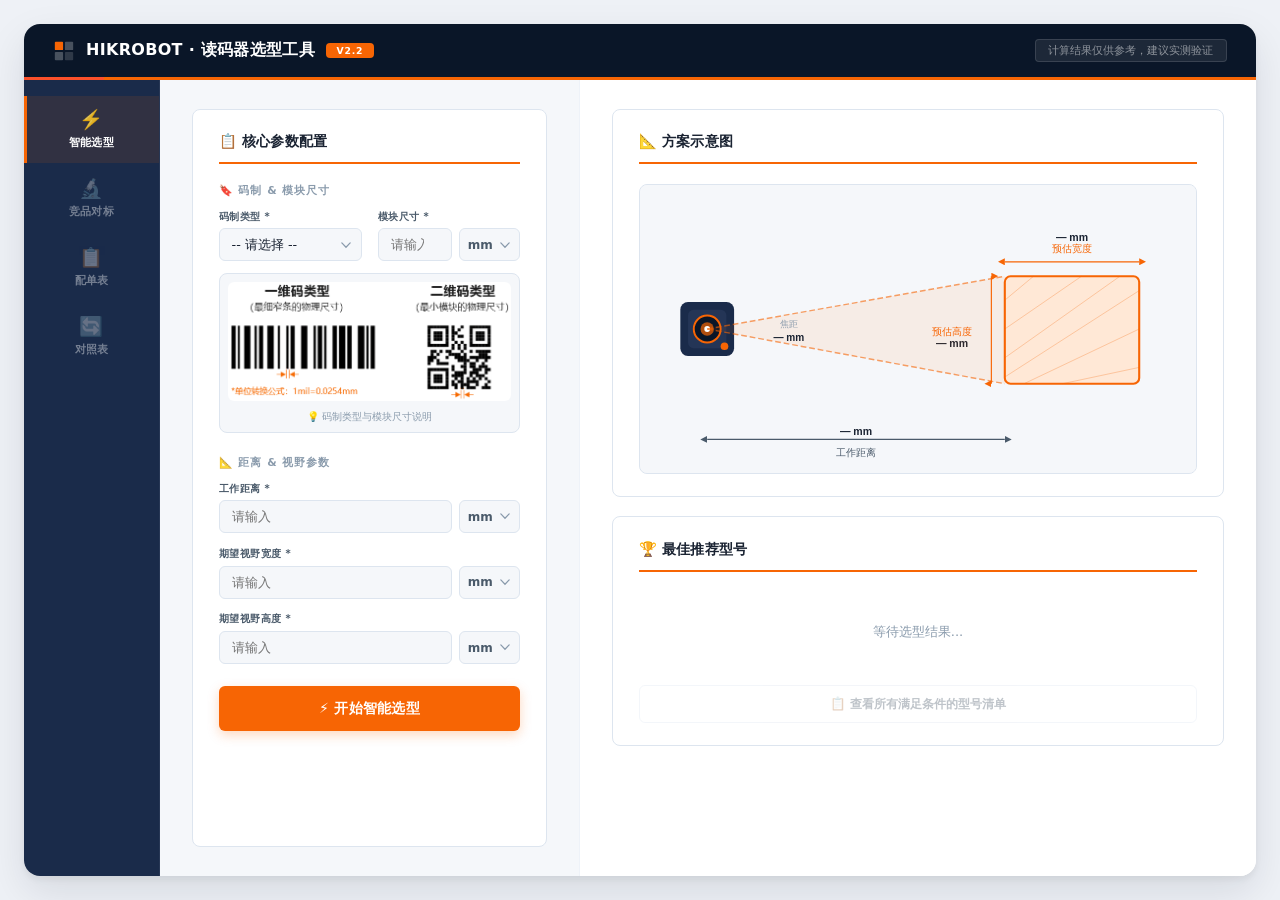
==== index.html @ 5ff903be "Update index.html" ====
<!DOCTYPE html>
<html lang="zh-CN">
<head>
  <meta charset="UTF-8">
  <meta name="viewport" content="width=device-width, initial-scale=1.0, maximum-scale=1.0, user-scalable=no">
  <title>海康机器人 · 读码器选型工具</title>
  <link rel="stylesheet" href="css/style.css">
  <meta http-equiv="Cache-Control" content="no-cache, no-store, must-revalidate">
  <meta http-equiv="Pragma" content="no-cache">
  <meta http-equiv="Expires" content="0">
</head>
<body>
<div class="app-window">

  <!-- TITLEBAR -->
  <div class="titlebar">
    <div class="logo-area">
      <h1>
        <svg width="22" height="22" viewBox="0 0 24 24" fill="none" style="flex-shrink:0">
          <rect x="2" y="2" width="9" height="9" rx="1" fill="#f76504"/>
          <rect x="13" y="2" width="9" height="9" rx="1" fill="rgba(255,255,255,0.25)"/>
          <rect x="2" y="13" width="9" height="9" rx="1" fill="rgba(255,255,255,0.25)"/>
          <rect x="13" y="13" width="9" height="9" rx="1" fill="rgba(255,255,255,0.15)"/>
        </svg>
        HIKROBOT · 读码器选型工具
        <span class="badge">V2.2</span>
      </h1>
    </div>
    <div class="status-badge">计算结果仅供参考，建议实测验证</div>
  </div>

  <!-- BODY -->
  <div class="app-body">

    <!-- NAV SIDEBAR -->
    <nav class="nav-tabs" role="tablist">
      <button class="nav-tab active" data-page="page-selection" role="tab">
        <span class="nav-tab-icon">⚡</span>智能选型
      </button>
      <button class="nav-tab" data-page="page-competitor" role="tab">
        <span class="nav-tab-icon">🔬</span>竞品对标
      </button>
      <button class="nav-tab" data-page="page-bom" role="tab">
        <span class="nav-tab-icon">📋</span>配单表
      </button>
      <button class="nav-tab" data-page="page-mapping" role="tab">
        <span class="nav-tab-icon">🔄</span>对照表
      </button>
    </nav>

    <!-- PAGE: 智能选型 -->
    <div class="page active" id="page-selection">
      <div class="main-content">
        <div class="left-panel">
          <div class="card">
            <div class="card-header">📋 核心参数配置</div>
            
            <div class="form-section">
              <div class="form-section-title">🔖 码制 &amp; 模块尺寸</div>
              <div class="compact-grid">
                <div>
                  <label>码制类型 *</label>
                  <select id="codeType">
                    <option value="">-- 请选择 --</option>
                    <option value="QR">二维码 (2D)</option>
                    <option value="Code39">一维码 (1D)</option>
                  </select>
                </div>
                <div>
                  <label>模块尺寸 *</label>
                  <div class="input-row">
                    <input type="number" id="moduleSize" value="" placeholder="请输入">
                    <select id="moduleUnit"><option value="mil">mil</option><option value="mm" selected>mm</option></select>
                  </div>
                </div>
              </div>
              <div class="code-img-container">
                <img src="code-type-desc.png" alt="码制类型与模块尺寸说明" class="code-type-img" onerror="this.src='data:image/svg+xml,%3Csvg xmlns=%22http://www.w3.org/2000/svg%22 width=%22400%22 height=%22120%22%3E%3Crect width=%22400%22 height=%22120%22 fill=%22%23fef3e8%22 rx=%2212%22/%3E%3Ctext x=%2250%%22 y=%2250%%22 text-anchor=%22middle%22 dominant-baseline=%22middle%22 fill=%22%23f76504%22 font-size=%2214%22%3E📖 码制示意：QR / Code39%3C/text%3E%3C/svg%3E';">
                <div class="img-caption">💡 码制类型与模块尺寸说明</div>
              </div>
            </div>

            <div class="form-section">
              <div class="form-section-title">📐 距离 &amp; 视野参数</div>
              <div class="compact-grid compact-grid-1">
                <div>
                  <label>工作距离 *</label>
                  <div class="input-row">
                    <input type="number" id="workingDistance" value="" placeholder="请输入">
                    <select id="distanceUnit"><option value="mm" selected>mm</option><option value="cm">cm</option></select>
                  </div>
                </div>
                <div>
                  <label>期望视野宽度 *</label>
                  <div class="input-row">
                    <input type="number" id="fovWidth" value="" placeholder="请输入">
                    <select id="fovUnit"><option value="mm" selected>mm</option><option value="cm">cm</option></select>
                  </div>
                </div>
                <div>
                  <label>期望视野高度 *</label>
                  <div class="input-row">
                    <input type="number" id="fovHeight" value="" placeholder="请输入">
                    <select id="fovHeightUnit"><option value="mm" selected>mm</option><option value="cm">cm</option></select>
                  </div>
                </div>
              </div>
            </div>

            <button class="btn-primary" id="runBtn">⚡ 开始智能选型</button>
          </div>
        </div>

        <div class="right-panel">
          <div class="card">
            <div class="card-header">📐 方案示意图</div>
            <div id="calcContent">
              <div class="schematic-wrap">
                <svg id="schematicSvg" viewBox="0 0 580 300" xmlns="http://www.w3.org/2000/svg" style="width:100%; display:block; background:#F5F7FA; border-radius:8px;">
                  <rect width="580" height="300" fill="#F5F7FA" rx="8"/>
                  <rect x="380" y="95" width="140" height="112" fill="#FFE8D6" stroke="#f76504" stroke-width="2.2" rx="6"/>
                  <line x1="380" y1="120" x2="410" y2="95"  stroke="#f76504" stroke-width="0.8" opacity="0.35"/>
                  <line x1="380" y1="150" x2="460" y2="95"  stroke="#f76504" stroke-width="0.8" opacity="0.35"/>
                  <line x1="380" y1="180" x2="500" y2="95"  stroke="#f76504" stroke-width="0.8" opacity="0.35"/>
                  <line x1="380" y1="200" x2="520" y2="110" stroke="#f76504" stroke-width="0.8" opacity="0.35"/>
                  <line x1="400" y1="207" x2="520" y2="150" stroke="#f76504" stroke-width="0.8" opacity="0.35"/>
                  <line x1="440" y1="207" x2="520" y2="190" stroke="#f76504" stroke-width="0.8" opacity="0.35"/>
                  <line x1="380" y1="80" x2="520" y2="80" stroke="#f76504" stroke-width="1.2" marker-start="url(#arrowLeftRed)" marker-end="url(#arrowRightRed)"/>
                  <text x="450" y="70" fill="#f76504" font-size="10" font-family="sans-serif" text-anchor="middle">预估宽度</text>
                  <text id="lblFovW" x="450" y="58" fill="#1A2332" font-size="11" font-family="sans-serif" font-weight="bold" text-anchor="middle">— mm</text>
                  <line x1="366" y1="95" x2="366" y2="207" stroke="#f76504" stroke-width="1.2" marker-start="url(#arrowUpRed)" marker-end="url(#arrowDownRed)"/>
                  <text x="325" y="156" fill="#f76504" font-size="10" font-family="sans-serif" text-anchor="middle">预估高度</text>
                  <text id="lblFovH" x="325" y="169" fill="#1A2332" font-size="11" font-family="sans-serif" font-weight="bold" text-anchor="middle">— mm</text>
                  <rect x="42" y="122" width="56" height="56" fill="#1A2B4A" rx="8"/>
                  <rect x="50" y="130" width="40" height="40" fill="#243556" rx="6"/>
                  <circle cx="70" cy="150" r="14" fill="#0A1628" stroke="#f76504" stroke-width="2"/>
                  <circle cx="70" cy="150" r="7" fill="#f76504" opacity="0.7"/>
                  <circle cx="70" cy="150" r="3" fill="#ffffff"/>
                  <circle cx="88" cy="168" r="4" fill="#f76504"/>
                  <polygon points="70,150 380,95 380,207" fill="#f76504" opacity="0.08"/>
                  <line x1="70" y1="150" x2="380" y2="95"  stroke="#f76504" stroke-width="1.5" stroke-dasharray="6,3" opacity="0.6"/>
                  <line x1="70" y1="150" x2="380" y2="207" stroke="#f76504" stroke-width="1.5" stroke-dasharray="6,3" opacity="0.6"/>
                  <line x1="70" y1="265" x2="380" y2="265" stroke="#4A5A6A" stroke-width="1.2" marker-start="url(#arrowLeftGray)" marker-end="url(#arrowRightGray)"/>
                  <text x="225" y="282" fill="#4A5A6A" font-size="10" font-family="sans-serif" text-anchor="middle">工作距离</text>
                  <text id="lblWd" x="225" y="260" fill="#1A2332" font-size="11" font-family="sans-serif" font-weight="bold" text-anchor="middle">— mm</text>
                  <text x="155" y="148" fill="#8A9BAC" font-size="9.5" font-family="sans-serif" text-anchor="middle">焦距</text>
                  <text id="lblFocal" x="155" y="162" fill="#1A2332" font-size="10.5" font-family="sans-serif" font-weight="bold" text-anchor="middle">— mm</text>
                  <defs>
                    <marker id="arrowUpRed"    markerWidth="6" markerHeight="6" refX="3" refY="6" orient="auto"><path d="M3,0 L0,6 L6,6 Z" fill="#f76504"/></marker>
                    <marker id="arrowDownRed"  markerWidth="6" markerHeight="6" refX="3" refY="0" orient="auto"><path d="M0,0 L6,0 L3,6 Z" fill="#f76504"/></marker>
                    <marker id="arrowLeftRed"  markerWidth="6" markerHeight="6" refX="6" refY="3" orient="auto"><path d="M6,0 L0,3 L6,6 Z" fill="#f76504"/></marker>
                    <marker id="arrowRightRed" markerWidth="6" markerHeight="6" refX="0" refY="3" orient="auto"><path d="M0,0 L6,3 L0,6 Z" fill="#f76504"/></marker>
                    <marker id="arrowLeftGray"  markerWidth="6" markerHeight="6" refX="6" refY="3" orient="auto"><path d="M6,0 L0,3 L6,6 Z" fill="#4A5A6A"/></marker>
                    <marker id="arrowRightGray" markerWidth="6" markerHeight="6" refX="0" refY="3" orient="auto"><path d="M0,0 L6,3 L0,6 Z" fill="#4A5A6A"/></marker>
                  </defs>
                </svg>
              </div>
            </div>
          </div>

          <div class="card">
            <div class="card-header">🏆 最佳推荐型号</div>
            <div id="top1Content"><div class="empty-state">等待选型结果...</div></div>
            <button class="btn-outline" id="showModalBtn" disabled>📋 查看所有满足条件的型号清单</button>
          </div>
        </div>
      </div>
    </div>

    <!-- PAGE: 竞品分析 -->
    <div class="page" id="page-competitor">
      <div class="cp-page">

        <!-- 工具栏 -->
        <div class="cp-toolbar">
          <div class="cp-search-wrap">
            <input type="text" id="cpSearchInput" class="cp-search-input" placeholder="搜索友商型号 / 海康型号，如 SR-1000、ID3013PM…" autocomplete="off">
          </div>
          <div class="cp-filter-wrap">
            <span class="cp-filter-label">品牌筛选</span>
            <select id="cpBrandSelect" class="cp-brand-select">
              <option value="all">全部品牌</option>
              <option value="Cognex">Cognex</option>
              <option value="Keyence">Keyence</option>
              <option value="Datalogic">Datalogic</option>
              <option value="思谋">思谋</option>
              <option value="华睿">华睿</option>
              <option value="视界">视界</option>
              <option value="新大陆">新大陆</option>
            </select>
          </div>
          <button class="cp-btn-expand" id="cpExpandAllBtn">📂 展开所有</button>
        </div>

        <!-- 状态栏 -->
        <div class="cp-statsbar">
          <span id="cpStatsMsg">共 0 条对标记录</span>
          <span class="cp-statsbar-hint">蓝色 = 友商核心特点 · 绿色 = 海康竞争优势</span>
        </div>

        <!-- 结果区 -->
        <div class="cp-result-area" id="cpResultArea">
          <div class="cp-empty">✨ 点击「展开所有」浏览全部对标数据，或在搜索框输入关键词自动匹配</div>
        </div>

      </div>
    </div>

    <!-- PAGE: 配单表 -->
    <div class="page" id="page-bom">
      <div class="bom-page-wrap">

        <!-- 左侧：选型配置面板 -->
        <div class="bom-left">
          <div class="bom-left-header">
            <span class="bom-left-icon">📋</span>
            <span class="bom-left-title">配单配置</span>
          </div>
          <div class="bom-left-inner">

            <!-- 型号选择区 -->
            <div class="bom-group">
              <div class="bom-group-label">型号选择</div>
              <div class="bom-field">
                <div class="bom-field-label"><span class="bom-step-num">1</span> 产品大类</div>
                <select class="bom-select" id="bomCatSel">
                  <option value="">-- 请选择产品大类 --</option>
                </select>
              </div>
              <div class="bom-field">
                <div class="bom-field-label"><span class="bom-step-num">2</span> 产品系列</div>
                <select class="bom-select" id="bomSerSel" disabled>
                  <option value="">-- 请先选择大类 --</option>
                </select>
              </div>
              <div class="bom-field">
                <div class="bom-field-label"><span class="bom-step-num">3</span> 具体型号</div>
                <select class="bom-select" id="bomModelSel" disabled>
                  <option value="">-- 请先选择系列 --</option>
                </select>
              </div>
            </div>

            <!-- 选装配件 -->
            <div class="bom-group bom-group-acc">
              <div class="bom-group-label">选装配件</div>
              <div class="bom-acc-list" id="bomAccList">
                <div class="bom-acc-empty">请先完成产品型号选择</div>
              </div>
            </div>

          </div>

          <!-- 生成按钮固定在底部 -->
          <div class="bom-left-footer">
            <button class="bom-add-btn" id="bomAddToListBtn" disabled>⚡ 生成配单</button>
          </div>
        </div>

        <!-- 右侧：配单明细 -->
        <div class="bom-right">

          <!-- 右侧顶部 header（与左侧配单配置对齐） -->
          <div class="bom-right-header">
            <span class="bom-left-icon">📊</span>
            <span class="bom-left-title">配单明细</span>
          </div>

          <!-- 顶部工具栏 -->
          <div class="bom-right-toolbar">
            <div class="bom-toolbar-left">
              <div class="bom-legend-inline">
                <span class="bom-legend-item main">■ 主机</span>
                <span class="bom-legend-item std">■ 标配</span>
                <span class="bom-legend-item opt">■ 选配</span>
              </div>
            </div>
            <div class="bom-toolbar-actions">
              <div class="bom-stats-row">
                <div class="bom-stat">
                  <div class="bom-stat-num" id="bomStatTotal">0</div>
                  <div class="bom-stat-label">总计</div>
                </div>
                <div class="bom-stat-divider"></div>
                <div class="bom-stat">
                  <div class="bom-stat-num" id="bomStatMain">0</div>
                  <div class="bom-stat-label">主机</div>
                </div>
                <div class="bom-stat-divider"></div>
                <div class="bom-stat">
                  <div class="bom-stat-num" id="bomStatAcc">0</div>
                  <div class="bom-stat-label">配件</div>
                </div>
              </div>
              <div class="bom-toolbar-btns">
                <button class="bom-btn-reset" id="bomQClearBtn">重置</button>
                <button class="bom-btn-export" id="bomQExportBtn">⬇ 导出 CSV</button>
              </div>
            </div>
          </div>

          <!-- 表格 -->
          <div class="bom-table-scroll">
            <table class="bom-q-table">
              <thead>
                <tr>
                  <th style="width:28px;text-align:center">#</th>
                  <th style="width:88px;text-align:center">类型</th>
                  <th style="min-width:120px;text-align:center">物料名称</th>
                  <th style="text-align:center">描述</th>
                  <th style="width:96px;text-align:center">物料代码</th>
                  <th style="width:36px;text-align:center">操作</th>
                </tr>
              </thead>
              <tbody id="bomQBody">
                <tr><td colspan="7" class="bom-q-empty">请选择型号，配单将自动生成</td></tr>
              </tbody>
            </table>
          </div>

          <div class="bom-right-footer">
            <span id="bomQCount">共 0 行</span>
            <span class="bom-footer-hint">💡 蓝色 = 主机 · 浅蓝 = 标配 · 浅橙 = 选配</span>
          </div>
        </div>

      </div>
    </div>

    <!-- PAGE: 对照表 -->
    <div class="page" id="page-mapping">
      <div class="mp-page-wrap">
      <div class="mp-page">

        <!-- 工具栏 -->
        <div class="mp-toolbar">
          <div class="mp-search-wrap">
            <input type="text" id="mpSearchInput" class="mp-search-input"
              placeholder="搜索基线/经销 型号名称或物料代码，如 MV-ID803、IDA02X…" autocomplete="off">
          </div>
          <div class="mp-filter-wrap">
            <span class="mp-filter-label">系列筛选</span>
            <select id="mpCatSelect" class="mp-cat-select">
              <option value="all">全部系列</option>
            </select>
          </div>
          <button class="mp-btn-expand" id="mpToggleAllBtn">📂 全部展开</button>
        </div>

        <!-- 状态栏 -->
        <div class="mp-statsbar">
          <span id="mpStats">共 0 条记录</span>
          <span class="mp-statsbar-hint">基线 = 直销物料 · 经销 = 渠道物料 · 每行一一对应</span>
        </div>

        <!-- 表格 -->
        <div class="mp-table-scroll">
          <table class="mp-table">
            <thead>
              <tr>
                <th style="width:52px;text-align:center">#</th>
                <th style="width:34%;text-align:center">基线型号</th>
                <th style="width:130px;text-align:center">基线代码</th>
                <th style="width:34%;text-align:center">经销型号</th>
                <th style="width:130px;text-align:center">经销代码</th>
              </tr>
            </thead>
            <tbody id="mpTableBody">
              <tr><td colspan="5" class="mp-empty">正在加载对照表数据…</td></tr>
            </tbody>
          </table>
        </div>

        <div class="mp-footer">
          <span id="mpFooterCount">共 0 条</span>
          <span class="mp-footer-hint">💡 支持搜索基线和经销的型号名称及物料代码</span>
        </div>

      </div>
      </div>
    </div>

  </div>
</div>

<!-- MODAL -->
<div class="modal-overlay" id="modelModal">
  <div class="modal">
    <div class="modal-header">
      <h2>📌 满足过滤条件的推荐型号</h2>
      <button class="modal-close" id="closeModalBtn">&times;</button>
    </div>
    <div class="series-filter-bar">
      <span class="filter-label">🔍 按系列筛选</span>
      <div class="filter-check-group" id="seriesCheckGroup">
        <label class="series-check"><input type="checkbox" value="ID800" checked> <span class="check-dot"></span> ID800</label>
        <label class="series-check"><input type="checkbox" value="ID2000" checked> <span class="check-dot"></span> ID2000</label>
        <label class="series-check"><input type="checkbox" value="ID3000" checked> <span class="check-dot"></span> ID3000</label>
        <label class="series-check"><input type="checkbox" value="ID5000" checked> <span class="check-dot"></span> ID5000</label>
      </div>
      <button class="filter-reset-btn" id="resetSeriesFilterBtn">全选</button>
    </div>
    <div id="modalModelList" class="modal-model-list">
      <div class="empty-state">请先进行选型</div>
    </div>
  </div>
</div>

<!-- ===== 脚本加载 ===== -->
<!-- 1. 产品数据库 -->
<script src="js/product_db.js"></script>

<!-- 2. 主应用 -->
<script src="js/app.js"></script>

<!-- 3. 配单表 -->
<script src="js/bom.js"></script>

<!-- 4. 加载配单数据（script 标签兼容 file:// 本地打开） -->
<!-- 📌 更新数据时只需修改 js/data/peidan.js 文件内容 -->
<script src="js/data/peidan.js"></script>



  <!-- 选配配件 Modal -->
  <div class="acc-modal-overlay" id="accModal">
    <div class="acc-modal-box">
      <div class="acc-modal-header">
        <span class="acc-modal-title" id="accModalTitle">选装配件</span>
        <button class="acc-modal-close" id="accModalClose">✕</button>
      </div>
      <div class="acc-modal-body">
        <div class="acc-modal-list" id="accModalList"></div>
      </div>
      <div class="acc-modal-footer">
        <span class="acc-modal-hint">点击配件行即可勾选/取消</span>
        <button class="acc-modal-done" id="accModalClose2">完成</button>
      </div>
    </div>
  </div>

  <script src="js/competitor.js"></script>
  <script src="js/data/mapping.js"></script>
  <script src="js/mapping_module.js"></script>
</body>
</html>
---- css/style.css ----
:root {
  --brand-red:     #f76504;
  --brand-red-dk:  #d95800;
  --brand-red-lt:  #fff4eb;
  --brand-red-mid: #fcd9be;
  --navy:          #0A1628;
  --navy-2:        #1A2B4A;
  --navy-3:        #243556;
  --text-primary:  #1A2332;
  --text-secondary: #4A5A6A;
  --text-muted:    #8A9BAC;
  --bg-page:       #EEF1F6;
  --bg-panel:      #F5F7FA;
  --bg-card:       #FFFFFF;
  --border:        #DDE5EF;
  --border-light:  #EEF2F8;
}

* { margin: 0; padding: 0; box-sizing: border-box; }

body {
  background: var(--bg-page);
  font-family: 'Nunito', 'Segoe UI', 'Poppins', system-ui, sans-serif;
  display: flex;
  justify-content: center;
  align-items: flex-start;
  height: 100vh;
  height: 100dvh;
  overflow: hidden;
  padding: 1.5rem;
  color: var(--text-primary);
}

.app-window {
  max-width: 1280px;
  width: 100%;
  height: calc(100vh - 3rem);
  height: calc(100dvh - 3rem);
  background: var(--bg-card);
  border-radius: 16px;
  box-shadow: 0 4px 6px rgba(0,0,0,0.05), 0 16px 40px rgba(10,22,40,0.1);
  display: flex;
  flex-direction: column;
  overflow: hidden;
  animation: fadeIn 0.3s ease-out;
}

input, select, textarea { -webkit-text-size-adjust: 100%; }
html { -webkit-text-size-adjust: 100%; text-size-adjust: 100%; }
table, td, th { -webkit-text-size-adjust: 100%; text-size-adjust: 100%; }
* { -webkit-tap-highlight-color: transparent; }

@keyframes fadeIn {
  from { opacity: 0; transform: translateY(8px); }
  to { opacity: 1; transform: translateY(0); }
}

/* ===== TITLEBAR ===== */
.titlebar {
  background: var(--navy);
  padding: 0 1.8rem;
  height: 56px;
  display: flex;
  align-items: center;
  justify-content: space-between;
  border-bottom: 3px solid var(--brand-red);
  position: relative;
}

.titlebar::after {
  content: '';
  position: absolute;
  bottom: -3px;
  left: 0;
  width: 80px;
  height: 3px;
  background: #FF4444;
  opacity: 0.6;
}

.logo-area h1 {
  font-size: 1rem;
  font-weight: 800;
  color: #ffffff;
  display: flex;
  align-items: center;
  gap: 0.7rem;
  letter-spacing: 0.3px;
}

.badge {
  background: var(--brand-red);
  color: #ffffff;
  padding: 0.15rem 0.65rem;
  border-radius: 4px;
  font-size: 0.58rem;
  font-weight: 700;
  letter-spacing: 0.8px;
  text-transform: uppercase;
}

.status-badge {
  font-size: 0.67rem;
  background: rgba(255,255,255,0.08);
  border: 1px solid rgba(255,255,255,0.12);
  padding: 0.22rem 0.8rem;
  border-radius: 4px;
  color: rgba(255,255,255,0.5);
}

/* ===== BODY LAYOUT ===== */
.app-body {
  display: flex;
  flex: 1;
  min-height: 0;
  overflow: hidden;
}

/* ===== NAV SIDEBAR ===== */
.nav-tabs {
  background: var(--navy-2);
  display: flex;
  flex-direction: column;
  width: 136px;
  flex-shrink: 0;
  padding: 1rem 0;
  border-right: 1px solid rgba(255,255,255,0.06);
  gap: 2px;
}

.nav-tab {
  display: flex;
  flex-direction: column;
  align-items: center;
  justify-content: center;
  gap: 0.38rem;
  padding: 0.85rem 0.5rem;
  font-size: 0.7rem;
  font-weight: 700;
  color: rgba(255,255,255,0.4);
  cursor: pointer;
  border-left: 3px solid transparent;
  border-right: 3px solid transparent;
  border-top: none;
  border-bottom: none;
  transition: all 0.18s ease;
  white-space: nowrap;
  letter-spacing: 0.2px;
  user-select: none;
  background: none;
  text-align: center;
  line-height: 1.3;
  width: 100%;
}

.nav-tab:hover {
  color: rgba(255,255,255,0.8);
  background: rgba(255,255,255,0.05);
}

.nav-tab.active {
  color: #ffffff;
  border-left-color: var(--brand-red);
  background: rgba(247,101,4,0.1);
}

.nav-tab-icon {
  font-size: 1.2rem;
  opacity: 0.85;
  line-height: 1;
}

/* ===== PAGE CONTENT ===== */
.page {
  display: none;
  flex: 1;
  min-width: 0;
  min-height: 0;
  overflow: hidden;
}
.page.active {
  display: flex;
  flex-direction: column;
}

/* ===== LAYOUT (Selection Tool Page) ===== */
.main-content {
  display: grid;
  grid-template-columns: minmax(380px, 420px) 1fr;
  gap: 0;
  flex: 1;
  min-height: 0;
  overflow: hidden;
}

.left-panel {
  border-right: 1px solid var(--border-light);
  background: var(--bg-panel);
  padding: 1.8rem 2rem;
  display: flex;
  flex-direction: column;
  overflow-y: auto;
}

.right-panel {
  padding: 1.8rem 2rem;
  display: flex;
  flex-direction: column;
  gap: 1.2rem;
  overflow-y: auto;
  background: var(--bg-card);
}

/* ===== CARDS ===== */
.card {
  background: var(--bg-card);
  border-radius: 8px;
  padding: 1.4rem 1.6rem;
  border: 1px solid var(--border);
}

.left-panel .card { flex: 1; }

.card-header {
  font-weight: 800;
  font-size: 0.9rem;
  margin-bottom: 1.2rem;
  display: flex;
  align-items: center;
  gap: 0.5rem;
  color: var(--text-primary);
  padding-bottom: 0.7rem;
  border-bottom: 2px solid var(--brand-red);
  letter-spacing: 0.2px;
}

/* ===== FORM ===== */
.form-section { margin-bottom: 1.4rem; }
.form-section-title {
  font-size: 0.68rem;
  font-weight: 700;
  color: var(--text-muted);
  margin-bottom: 0.75rem;
  letter-spacing: 1px;
  text-transform: uppercase;
}
.compact-grid { display: grid; grid-template-columns: 1fr 1fr; gap: 1rem; }
.compact-grid-1 { grid-template-columns: 1fr; gap: 0.85rem; }

label {
  font-weight: 700;
  font-size: 0.62rem;
  color: var(--text-secondary);
  display: block;
  margin-bottom: 0.3rem;
  text-transform: uppercase;
  letter-spacing: 0.5px;
}

select, input {
  background: var(--bg-panel);
  border: 1.5px solid var(--border);
  border-radius: 6px;
  padding: 0.5rem 0.75rem;
  font-size: 0.8rem;
  width: 100%;
  transition: border-color 0.15s, box-shadow 0.15s, background 0.15s;
  outline: none;
  font-family: inherit;
  color: var(--text-primary);
  appearance: none;
  -webkit-appearance: none;
  -moz-appearance: none;
}

select {
  padding-right: 2rem;
  background-image: url("data:image/svg+xml,%3Csvg xmlns='http://www.w3.org/2000/svg' width='12' height='8' viewBox='0 0 12 8'%3E%3Cpath d='M1 1l5 5 5-5' stroke='%238A9BAC' stroke-width='1.5' fill='none' stroke-linecap='round'/%3E%3C/svg%3E");
  background-repeat: no-repeat;
  background-position: right 0.6rem center;
  background-size: 10px;
}

select option { background: #ffffff; color: var(--text-primary); }
select option:checked { background: var(--brand-red-lt); color: var(--brand-red); }

select:focus, input:focus {
  border-color: var(--brand-red);
  box-shadow: 0 0 0 3px rgba(247, 101, 4, 0.1);
  background: #ffffff;
}

.input-row { display: flex; gap: 0.4rem; align-items: stretch; }
.input-row input { flex: 1 1 0; width: 0; min-width: 0; }
.input-row select {
  flex: 0 0 auto;
  width: auto;
  min-width: 58px;
  max-width: 72px;
  padding: 0.5rem 1.6rem 0.5rem 0.5rem;
  font-size: 0.75rem;
  color: var(--text-secondary);
  font-weight: 600;
}

.btn-primary {
  background: var(--brand-red);
  color: white;
  border: none;
  padding: 0.8rem 1rem;
  border-radius: 6px;
  font-weight: 800;
  font-size: 0.88rem;
  cursor: pointer;
  display: flex;
  align-items: center;
  justify-content: center;
  gap: 0.5rem;
  width: 100%;
  margin-top: 0.75rem;
  transition: background 0.15s, transform 0.15s, box-shadow 0.15s;
  box-shadow: 0 4px 12px rgba(247, 101, 4, 0.25);
  letter-spacing: 0.3px;
  font-family: inherit;
}

.btn-primary:hover {
  background: var(--brand-red-dk);
  transform: translateY(-1px);
  box-shadow: 0 6px 16px rgba(247, 101, 4, 0.3);
}
.btn-primary:active {
  transform: translateY(1px);
  box-shadow: 0 2px 6px rgba(247, 101, 4, 0.2);
}

.btn-outline {
  background: transparent;
  border: 1.5px solid var(--border);
  color: var(--text-secondary);
  padding: 0.6rem 1rem;
  border-radius: 6px;
  font-weight: 700;
  font-size: 0.78rem;
  cursor: pointer;
  transition: all 0.15s;
  width: 100%;
  margin-top: 0.75rem;
  display: flex;
  align-items: center;
  justify-content: center;
  gap: 0.4rem;
  font-family: inherit;
}

.btn-outline:hover:not(:disabled) {
  background: var(--brand-red);
  border-color: var(--brand-red);
  color: white;
  box-shadow: 0 4px 12px rgba(247,101,4,0.2);
}

.btn-outline:disabled { opacity: 0.35; cursor: not-allowed; }

/* ===== SCHEMATIC ===== */
.schematic-wrap { display: flex; flex-direction: column; gap: 0.85rem; }
#schematicSvg { border-radius: 6px; border: 1px solid var(--border); background: var(--bg-panel); }
.result-main {
  display: grid;
  grid-template-columns: 1fr 1fr;
  gap: 0.75rem;
  margin-bottom: 0.75rem;
}
.result-card {
  background: var(--navy);
  border-radius: 8px;
  padding: 0.85rem 1rem;
  text-align: center;
  border: 1px solid var(--navy-2);
}
.result-card strong {
  display: block;
  font-size: 0.62rem;
  color: rgba(255,255,255,0.5);
  margin-bottom: 0.3rem;
  text-transform: uppercase;
  letter-spacing: 0.8px;
}
.result-card span {
  font-size: 1rem;
  font-weight: 800;
  color: #ffffff;
}

.model-preview {
  background: var(--bg-panel);
  border-radius: 6px;
  padding: 0.6rem 0.9rem;
  display: flex;
  justify-content: space-between;
  align-items: center;
  font-size: 0.75rem;
  flex-wrap: wrap;
  gap: 0.4rem;
  color: var(--text-secondary);
}

.tag {
  background: var(--brand-red-lt);
  padding: 0.2rem 0.65rem;
  border-radius: 4px;
  font-size: 0.6rem;
  font-weight: 700;
  color: var(--brand-red);
  border: 1px solid var(--brand-red-mid);
}

.code-img-container {
  margin: 0.75rem 0 0;
  text-align: center;
  background: var(--bg-panel);
  border-radius: 8px;
  padding: 0.5rem;
  border: 1px solid var(--border);
}
.code-type-img {
  width: 100%;
  max-width: 100%;
  border-radius: 6px;
  background: var(--bg-panel);
}
.img-caption {
  font-size: 0.62rem;
  color: var(--text-muted);
  margin-top: 0.3rem;
  font-weight: 500;
}

.empty-state { color: var(--text-muted); text-align: center; padding: 2rem 1rem; font-size: 0.82rem; }
.warning-badge {
  background: var(--brand-red-lt);
  color: var(--brand-red-dk);
  padding: 0.7rem 1rem;
  border-radius: 6px;
  font-size: 0.78rem;
  font-weight: 600;
  text-align: center;
  border: 1px solid var(--brand-red-mid);
}

/* ===== MODAL ===== */
.modal-overlay {
  position: fixed;
  top: 0; left: 0;
  width: 100%; height: 100%;
  background: rgba(10, 22, 40, 0.6);
  backdrop-filter: blur(6px);
  display: flex;
  align-items: center;
  justify-content: center;
  z-index: 1000;
  visibility: hidden;
  opacity: 0;
  transition: visibility 0.2s, opacity 0.2s;
}
.modal-overlay.active { visibility: visible; opacity: 1; }
.modal {
  background: white;
  border-radius: 12px;
  max-width: 900px;
  width: 92%;
  max-height: 88vh;
  overflow-y: auto;
  padding: 1.5rem 1.75rem;
  box-shadow: 0 24px 48px rgba(10, 22, 40, 0.25);
  transform: translateY(12px) scale(0.98);
  transition: transform 0.22s cubic-bezier(0.2, 0.9, 0.4, 1);
}
.modal-overlay.active .modal { transform: translateY(0) scale(1); }
.modal::-webkit-scrollbar { width: 0; background: transparent; }
.modal { scrollbar-width: none; -ms-overflow-style: none; }

.modal-header {
  display: flex;
  justify-content: space-between;
  align-items: center;
  margin-bottom: 1.2rem;
  border-bottom: 1px solid #eef2f6;
  padding-bottom: 0.9rem;
}
.modal-header h2 { font-size: 1.1rem; font-weight: 800; color: #1f2c38; }
.modal-close {
  background: var(--bg-panel);
  border: none;
  width: 32px; height: 32px;
  border-radius: 6px;
  cursor: pointer;
  color: var(--text-muted);
  font-size: 1.2rem;
  display: flex;
  align-items: center;
  justify-content: center;
  transition: all 0.15s;
}
.modal-close:hover { background: var(--brand-red); color: white; }

.series-filter-bar {
  background: var(--bg-panel);
  border-radius: 6px;
  padding: 0.65rem 1rem;
  margin-bottom: 1rem;
  border: 1px solid var(--border);
  display: flex;
  flex-wrap: wrap;
  align-items: center;
  gap: 0.75rem;
}
.filter-label {
  font-weight: 700;
  font-size: 0.67rem;
  color: var(--text-muted);
  text-transform: uppercase;
  letter-spacing: 0.8px;
}
.filter-check-group {
  display: flex;
  flex-wrap: wrap;
  gap: 0.5rem;
  align-items: center;
  flex: 1;
}
.series-check {
  display: inline-flex;
  align-items: center;
  gap: 0.35rem;
  cursor: pointer;
  font-size: 0.72rem;
  font-weight: 600;
  color: var(--text-secondary);
  background: white;
  padding: 0.25rem 0.65rem 0.25rem 0.5rem;
  border-radius: 4px;
  border: 1.5px solid var(--border);
  transition: all 0.15s ease;
}
.series-check:hover { background: var(--brand-red-lt); border-color: var(--brand-red); color: var(--brand-red); }
.series-check input { display: none; }
.check-dot {
  width: 11px; height: 11px;
  border-radius: 2px;
  background: #ffffff;
  border: 1.5px solid var(--border);
  display: inline-block;
  transition: all 0.1s ease;
  box-sizing: border-box;
}
.series-check input:checked + .check-dot { background: var(--brand-red); border-color: var(--brand-red); }
.series-check:has(input:checked) { background: var(--brand-red-lt); border-color: var(--brand-red); color: var(--brand-red); }
.filter-reset-btn {
  background: transparent;
  border: 1px solid var(--border);
  color: var(--text-muted);
  font-size: 0.68rem;
  font-weight: 600;
  cursor: pointer;
  padding: 0.25rem 0.7rem;
  border-radius: 4px;
  transition: all 0.15s;
  font-family: inherit;
}
.filter-reset-btn:hover { background: var(--brand-red); border-color: var(--brand-red); color: white; }

.modal-model-list { max-height: 62vh; overflow-y: auto; padding-right: 0.2rem; }
.modal-model-list::-webkit-scrollbar { width: 0; background: transparent; }

.modal-model-entry {
  border: 1.5px solid var(--border-light);
  border-radius: 8px;
  padding: 1rem 1.1rem;
  margin-bottom: 0.75rem;
  transition: all 0.15s;
  background: var(--bg-card);
}
.modal-model-entry:hover { border-color: var(--brand-red-mid); background: #FAFAFA; }
.modal-model-entry.recommended {
  border-left: 4px solid var(--brand-red);
  background: var(--brand-red-lt);
  border-color: var(--brand-red-mid);
}

.modal-entry-header {
  display: flex;
  justify-content: space-between;
  align-items: center;
  margin-bottom: 0.7rem;
  flex-wrap: wrap;
  gap: 0.5rem;
}
.modal-model-name { font-size: 0.95rem; font-weight: 800; color: var(--text-primary); }
.modal-model-series {
  background: var(--navy);
  padding: 0.18rem 0.65rem;
  border-radius: 4px;
  font-size: 0.65rem;
  font-weight: 700;
  color: rgba(255,255,255,0.85);
  letter-spacing: 0.5px;
}

.modal-spec-grid {
  display: grid;
  grid-template-columns: repeat(auto-fit, minmax(120px, auto));
  gap: 0.5rem;
  margin-bottom: 0.7rem;
  padding: 0.5rem 0;
  border-top: 1px solid var(--border-light);
  border-bottom: 1px solid var(--border-light);
}
.spec-item { display: flex; align-items: center; gap: 0.3rem; font-size: 0.78rem; color: var(--text-secondary); }

.ppm-value-row { margin: 0.5rem 0; font-size: 0.75rem; color: var(--text-secondary); }
.ppm-value-highlight { font-weight: 800; color: var(--brand-red); font-size: 0.88rem; }

.info-row { display: flex; flex-wrap: wrap; gap: 0.6rem; margin: 0.5rem 0; font-size: 0.75rem; }
.info-tag {
  background: var(--bg-panel);
  border-radius: 4px;
  padding: 0.2rem 0.65rem;
  color: var(--text-secondary);
  font-weight: 600;
  font-size: 0.72rem;
  border: 1px solid var(--border);
}

.reasons-row { margin-top: 0.5rem; font-size: 0.7rem; color: var(--text-secondary); display: flex; flex-wrap: wrap; gap: 0.35rem; }
.reason-badge {
  background: var(--bg-panel);
  padding: 0.15rem 0.55rem;
  border-radius: 4px;
  font-size: 0.68rem;
  color: var(--text-secondary);
  border: 1px solid var(--border);
}

/* ============================================================
   配单表页面样式
   ============================================================ */

/* ── 配单页面布局 ── */
.bom-page-wrap {
  display: flex;
  flex: 1;
  overflow: hidden;
  min-height: 0;
  gap: 12px;
  padding: 12px;
  background: var(--bg-panel);
}

/* 左侧面板 */
.bom-left {
  width: 300px;
  min-width: 300px;
  display: flex;
  flex-direction: column;
  background: var(--bg-card);
  border-radius: 10px;
  overflow: hidden;
  border: 1px solid var(--border-light);
  box-shadow: 0 1px 3px rgba(0,0,0,0.04);
  max-height: 100%;
}

.bom-left-header {
  display: flex;
  align-items: center;
  gap: 0.5rem;
  padding: 0 1.2rem;
  border-bottom: 1px solid var(--border-light);
  background: var(--bg-card);
  flex-shrink: 0;
  height: 52px;
  box-sizing: border-box;
}

.bom-right-header {
  display: flex;
  align-items: center;
  gap: 0.5rem;
  padding: 0 1.2rem;
  border-bottom: 1px solid var(--border-light);
  background: var(--bg-card);
  flex-shrink: 0;
  height: 52px;
  box-sizing: border-box;
}

.bom-left-icon { font-size: 1rem; }
.bom-left-title { font-size: 0.82rem; font-weight: 800; color: var(--text-primary); letter-spacing: 0.01em; }

.bom-left-inner {
  flex: 1;
  overflow: hidden;
  padding: 1rem 1.2rem;
  display: flex;
  flex-direction: column;
  gap: 1rem;
}

.bom-left-footer {
  padding: 0.8rem 1.2rem;
  border-top: 1px solid var(--border-light);
  background: var(--bg-card);
  flex-shrink: 0;
}

/* 右侧面板 */
.bom-right {
  flex: 1;
  min-width: 0;
  display: flex;
  flex-direction: column;
  overflow: hidden;
  background: var(--bg-card);
  border-radius: 10px;
  border: 1px solid var(--border-light);
  box-shadow: 0 1px 3px rgba(0,0,0,0.04);
}

/* ── 分组 ── */
.bom-group {
  background: var(--bg-card);
  border: 1px solid var(--border-light);
  border-radius: 10px;
  padding: 0.65rem 0.8rem;
  display: flex;
  flex-direction: column;
  gap: 0.5rem;
  flex-shrink: 0;
}
.bom-group-label {
  font-size: 0.58rem;
  font-weight: 800;
  text-transform: uppercase;
  letter-spacing: 0.06em;
  color: var(--text-muted);
  padding-bottom: 0.2rem;
  border-bottom: 1px solid var(--border-light);
}
.bom-group-acc {
  gap: 0.4rem;
  flex: 1;
  min-height: 0;
  overflow: hidden;
}

.bom-field {
  display: flex;
  flex-direction: column;
  gap: 0.2rem;
}
.bom-field-label {
  font-size: 0.62rem;
  font-weight: 700;
  color: var(--text-secondary);
  display: flex;
  align-items: center;
  gap: 0.35rem;
}
.bom-step-num {
  display: inline-flex;
  align-items: center;
  justify-content: center;
  width: 14px;
  height: 14px;
  background: var(--brand-red);
  color: #fff;
  border-radius: 50%;
  font-size: 0.5rem;
  font-weight: 900;
  flex-shrink: 0;
}

.bom-select {
  width: 100%;
  padding: 0.35rem 0.6rem;
  border: 1.5px solid var(--border);
  border-radius: 6px;
  font-size: 0.68rem;
  color: var(--text-primary);
  background: var(--bg-panel);
  appearance: none;
  background-image: url("data:image/svg+xml,%3Csvg xmlns='http://www.w3.org/2000/svg' width='12' height='8' viewBox='0 0 12 8'%3E%3Cpath d='M1 1l5 5 5-5' stroke='%238A9BAC' stroke-width='1.5' fill='none' stroke-linecap='round'/%3E%3C/svg%3E");
  background-repeat: no-repeat;
  background-position: right 0.65rem center;
  padding-right: 2rem;
  cursor: pointer;
  transition: border-color 0.15s;
}
.bom-select:focus { outline: none; border-color: var(--brand-red); box-shadow: 0 0 0 3px rgba(247,101,4,0.1); }
.bom-select:disabled { opacity: 0.4; cursor: not-allowed; background-color: var(--bg-panel); }

.bom-add-btn {
  width: 100%;
  padding: 0.55rem;
  background: var(--brand-red);
  color: #fff;
  border: none;
  border-radius: 6px;
  font-size: 0.75rem;
  font-weight: 800;
  cursor: pointer;
  letter-spacing: 0.02em;
  transition: all 0.2s;
  box-shadow: 0 3px 12px rgba(247,101,4,0.25);
}
.bom-add-btn:hover:not(:disabled) { background: var(--brand-red-dk); transform: translateY(-1px); box-shadow: 0 6px 16px rgba(247,101,4,0.3); }
.bom-add-btn:active:not(:disabled) { transform: translateY(1px); }
.bom-add-btn:disabled { opacity: 0.4; cursor: not-allowed; box-shadow: none; }

/* ── 右侧工具栏 ── */
.bom-right-toolbar {
  display: flex;
  align-items: center;
  justify-content: space-between;
  padding: 0 1.2rem;
  height: 52px;
  border-bottom: 1px solid var(--border-light);
  flex-shrink: 0;
  gap: 0.8rem;
  background: var(--bg-card);
  box-sizing: border-box;
}
.bom-toolbar-left {
  display: flex;
  align-items: center;
  gap: 0.8rem;
}
.bom-legend-inline {
  display: flex;
  align-items: center;
  gap: 0.55rem;
  padding-left: 0.8rem;
  border-left: 1px solid var(--border-light);
}
.bom-legend-item {
  font-size: 0.6rem;
  font-weight: 700;
  display: flex;
  align-items: center;
  gap: 0.25rem;
  white-space: nowrap;
}
.bom-legend-item.main { color: var(--navy-2); }
.bom-legend-item.std  { color: #3b6ab5; }
.bom-legend-item.opt  { color: var(--brand-red); }

.bom-toolbar-actions {
  display: flex;
  align-items: center;
  gap: 0.8rem;
}
.bom-toolbar-btns { display: flex; gap: 0.35rem; }

.bom-stats-row {
  display: flex;
  align-items: center;
  gap: 0.5rem;
}
.bom-stat { text-align: center; }
.bom-stat-num { font-size: 0.95rem; font-weight: 800; color: var(--brand-red); line-height: 1; }
.bom-stat-label { font-size: 0.55rem; color: var(--text-muted); margin-top: 0.1rem; font-weight: 600; }
.bom-stat-divider { width: 1px; height: 20px; background: var(--border-light); }

.bom-btn-reset {
  padding: 0.4rem 1rem;
  border: 1.5px solid var(--border);
  border-radius: 6px;
  background: var(--bg-card);
  font-size: 0.72rem;
  font-weight: 600;
  color: var(--text-secondary);
  cursor: pointer;
  white-space: nowrap;
  transition: all 0.15s;
}
.bom-btn-reset:hover { border-color: var(--text-muted); background: var(--bg-panel); }
.bom-btn-export {
  padding: 0.4rem 1rem;
  border: none;
  border-radius: 6px;
  background: var(--brand-red);
  color: #fff;
  font-size: 0.72rem;
  font-weight: 700;
  cursor: pointer;
  white-space: nowrap;
  transition: background 0.15s;
}
.bom-btn-export:hover { background: var(--brand-red-dk); }

/* ── 配单表格 ── */
.bom-table-scroll {
  flex: 1;
  overflow: auto;
  min-height: 0;
}
.bom-table-scroll::-webkit-scrollbar { width: 5px; height: 5px; }
.bom-table-scroll::-webkit-scrollbar-thumb { background: var(--border); border-radius: 4px; }

.bom-q-table {
  width: 100%;
  border-collapse: collapse;
  font-size: 0.72rem;
  table-layout: fixed;
  min-width: 100%;
}

/* 表头 */
.bom-q-table thead th {
  background: var(--navy-2);
  color: rgba(255,255,255,0.55);
  font-size: 0.58rem;
  font-weight: 700;
  text-transform: uppercase;
  letter-spacing: 0.05em;
  padding: 0.5rem 0.6rem;
  border-bottom: none;
  white-space: nowrap;
  position: sticky;
  top: 0;
  z-index: 1;
}

/* 列宽固定 - 物料名称 < 物料描述 */
.bom-q-table th:nth-child(1),
.bom-q-table td:nth-child(1) {
  width: 28px;
  text-align: center;
}
.bom-q-table th:nth-child(2),
.bom-q-table td:nth-child(2) {
  width: 76px;
  text-align: center;
}
.bom-q-table th:nth-child(3),
.bom-q-table td:nth-child(3) {
  width: 130px;
  text-align: center;
  word-break: break-word;
  white-space: normal;
}
.bom-q-table th:nth-child(4),
.bom-q-table td:nth-child(4) {
  width: auto;
  text-align: center;
  word-break: break-word;
  white-space: normal;
}
.bom-q-table th:nth-child(5),
.bom-q-table td:nth-child(5) {
  width: 96px;
  text-align: center;
}
.bom-q-table th:nth-child(6),
.bom-q-table td:nth-child(6) {
  width: 36px;
  text-align: center;
}

/* 表格行 */
.bom-q-table tbody td {
  padding: 0.5rem 0.6rem;
  border-bottom: 1px solid var(--border-light);
  vertical-align: middle;
  overflow: hidden;
  text-overflow: ellipsis;
}
.bom-q-table tbody tr:hover td {
  background: rgba(247, 101, 4, 0.04);
}

/* 空状态 */
.bom-q-empty {
  color: var(--text-muted);
  font-size: 0.82rem;
  height: 180px;
  text-align: center;
  vertical-align: middle;
}

/* 行背景色 */
.bom-row-main td {
  background: var(--navy-3) !important;
  color: #fff;
}
.bom-row-main .bom-q-idx,
.bom-row-main .bom-q-desc,
.bom-row-main .bom-q-code {
  color: rgba(255,255,255,0.55) !important;
}
.bom-row-main .bom-q-type-badge {
  background: rgba(255,255,255,0.15) !important;
  color: #fff !important;
}
.bom-row-main .bom-q-del {
  background: rgba(255,255,255,0.1);
  color: rgba(255,255,255,0.6);
}
.bom-row-main .bom-q-del:hover {
  background: rgba(255,255,255,0.2);
  color: #fff;
}

.bom-row-std td {
  background: #eef3fb !important;
}
.bom-row-std:hover td {
  background: #e2eaf6 !important;
}

.bom-row-opt td {
  background: var(--brand-red-lt) !important;
}
.bom-row-opt:hover td {
  background: var(--brand-red-mid) !important;
  opacity: 0.85;
}

/* 类型标签 */
.bom-q-type-badge {
  display: inline-block;
  padding: 0.15rem 0.5rem;
  border-radius: 20px;
  font-size: 0.58rem;
  font-weight: 700;
  background: var(--navy-3);
  color: rgba(255,255,255,0.8);
  white-space: nowrap;
  letter-spacing: 0.02em;
}
.bom-q-type-badge.acc {
  background: var(--brand-red-lt);
  color: var(--brand-red);
}

/* 删除按钮 */
.bom-q-del {
  width: 24px;
  height: 24px;
  border: none;
  border-radius: 5px;
  background: var(--bg-panel);
  color: var(--text-muted);
  font-size: 0.7rem;
  cursor: pointer;
  transition: all 0.15s;
  display: inline-flex;
  align-items: center;
  justify-content: center;
}
.bom-q-del:hover {
  background: #fee2e2;
  color: #dc2626;
}

/* 物料代码 */
.bom-q-code {
  font-family: monospace;
  font-size: 0.68rem;
  color: var(--text-secondary);
}

/* 底部信息 */
.bom-right-footer {
  background: var(--bg-panel);
  border-top: 1px solid var(--border-light);
  padding: 0 1.4rem;
  display: flex;
  align-items: center;
  justify-content: space-between;
  font-size: 0.65rem;
  color: var(--text-muted);
  flex-shrink: 0;
  height: 36px;
}
.bom-footer-hint { opacity: 0.7; }

/* ── 配件列表 ── */
.bom-acc-list {
  display: flex;
  flex-direction: column;
  gap: 0.25rem;
  max-height: 100%;
  overflow-y: auto;
}
.bom-acc-list::-webkit-scrollbar { width: 3px; }
.bom-acc-list::-webkit-scrollbar-thumb { background: var(--border); border-radius: 4px; }

.bom-acc-empty {
  font-size: 0.65rem;
  color: var(--text-muted);
  text-align: center;
  padding: 0.5rem 0.3rem;
}

.bom-cat-card {
  display: flex;
  align-items: center;
  gap: 0.5rem;
  padding: 0.4rem 0.5rem;
  background: var(--bg-panel);
  border: 1.5px solid var(--border-light);
  border-radius: 7px;
  cursor: pointer;
  transition: all 0.15s;
  flex-shrink: 0;
}
.bom-cat-card:hover {
  border-color: var(--brand-red-mid);
  background: var(--brand-red-lt);
  transform: translateX(2px);
}
.bom-cat-icon { font-size: 0.9rem; flex-shrink: 0; }
.bom-cat-info { flex: 1; min-width: 0; }
.bom-cat-name { font-size: 0.65rem; font-weight: 700; color: var(--text-primary); }
.bom-cat-count { font-size: 0.55rem; color: var(--text-muted); margin-top: 0.05rem; }
.bom-cat-checked { color: var(--brand-red); font-weight: 700; }
.bom-cat-arrow { font-size: 0.9rem; color: var(--text-muted); font-weight: 300; flex-shrink: 0; }

/* ── 选配配件 Modal ── */
.acc-modal-overlay {
  display: none;
  position: fixed;
  inset: 0;
  background: rgba(10,22,40,0.5);
  z-index: 1000;
  align-items: center;
  justify-content: center;
  padding: 1rem;
}
.acc-modal-overlay.active { display: flex; }

.acc-modal-box {
  background: var(--bg-card);
  border-radius: 16px;
  width: 100%;
  max-width: 560px;
  max-height: 85vh;
  display: flex;
  flex-direction: column;
  box-shadow: 0 16px 48px rgba(0,0,0,0.2);
  overflow: hidden;
}
.acc-modal-header {
  display: flex;
  align-items: center;
  justify-content: space-between;
  padding: 1rem 1.2rem;
  border-bottom: 1px solid var(--border-light);
  flex-shrink: 0;
}
.acc-modal-title {
  font-size: 1rem;
  font-weight: 800;
  color: var(--text-primary);
}
.acc-modal-close {
  width: 28px;
  height: 28px;
  border: none;
  border-radius: 6px;
  background: var(--bg-panel);
  color: var(--text-muted);
  font-size: 0.8rem;
  cursor: pointer;
  transition: all 0.15s;
}
.acc-modal-close:hover { background: #fee2e2; color: #dc2626; }

.acc-modal-body {
  flex: 1;
  overflow-y: auto;
  padding: 0.8rem 1rem;
  scrollbar-width: thin;
}
.acc-modal-body::-webkit-scrollbar { width: 4px; }
.acc-modal-body::-webkit-scrollbar-thumb { background: var(--border); border-radius: 4px; }

.acc-modal-item {
  display: flex;
  align-items: flex-start;
  gap: 0.75rem;
  padding: 0.85rem 1rem;
  border-radius: 10px;
  border: 1.5px solid var(--border-light);
  background: var(--bg-panel);
  cursor: pointer;
  margin-bottom: 0.5rem;
  transition: all 0.15s;
}
.acc-modal-item:hover {
  border-color: var(--brand-red-mid);
  background: var(--brand-red-lt);
}
.acc-modal-item.checked {
  border-color: var(--brand-red);
  background: var(--brand-red-lt);
}

.acc-modal-check {
  width: 20px;
  height: 20px;
  border-radius: 5px;
  border: 2px solid var(--border);
  display: flex;
  align-items: center;
  justify-content: center;
  font-size: 0.72rem;
  font-weight: 900;
  color: #fff;
  flex-shrink: 0;
  margin-top: 1px;
  transition: all 0.15s;
}
.acc-modal-item.checked .acc-modal-check {
  background: var(--brand-red);
  border-color: var(--brand-red);
}

.acc-modal-info { flex: 1; min-width: 0; }
.acc-modal-name { font-size: 0.88rem; font-weight: 700; color: var(--text-primary); }
.acc-modal-code { font-size: 0.72rem; font-family: monospace; color: var(--text-muted); margin-top: 0.15rem; }
.acc-modal-detail { font-size: 0.72rem; color: var(--text-secondary); margin-top: 0.25rem; line-height: 1.5; }

.acc-modal-footer {
  display: flex;
  align-items: center;
  justify-content: space-between;
  padding: 0.75rem 1.2rem;
  border-top: 1px solid var(--border-light);
  flex-shrink: 0;
  background: var(--bg-panel);
}
.acc-modal-hint { font-size: 0.62rem; color: var(--text-muted); }
.acc-modal-done {
  padding: 0.45rem 1.2rem;
  background: var(--brand-red);
  color: #fff;
  border: none;
  border-radius: 8px;
  font-size: 0.75rem;
  font-weight: 700;
  cursor: pointer;
  transition: background 0.15s;
}
.acc-modal-done:hover { background: var(--brand-red-dk); }

/* ============================================================
   竞品分析页面
   ============================================================ */
.cp-page {
  display: flex;
  flex-direction: column;
  flex: 1;
  overflow: hidden;
  min-height: 0;
  background: var(--bg-card);
}

.cp-toolbar {
  display: flex;
  align-items: center;
  gap: 0.7rem;
  padding: 0.8rem 1.4rem;
  border-bottom: 1px solid var(--border-light);
  background: var(--bg-panel);
  flex-shrink: 0;
  flex-wrap: wrap;
}
.cp-search-wrap {
  flex: 1;
  min-width: 200px;
  height: 38px;
  display: flex;
  align-items: center;
  background: var(--bg-card);
  border: 1.5px solid var(--border);
  border-radius: 6px;
  padding: 0 1rem;
  box-sizing: border-box;
  transition: border-color 0.15s;
}
.cp-search-wrap:focus-within {
  border-color: var(--brand-red);
  box-shadow: 0 0 0 3px rgba(247,101,4,0.1);
}
.cp-search-input {
  width: 100%;
  border: none;
  outline: none;
  background: transparent;
  font-size: 0.78rem;
  padding: 0;
  color: var(--text-primary);
}
.cp-search-input::placeholder { color: var(--text-muted); }

.cp-filter-wrap {
  display: flex;
  align-items: center;
  gap: 0.4rem;
  height: 38px;
  background: var(--bg-card);
  border: 1.5px solid var(--border);
  border-radius: 6px;
  padding: 0 0.9rem;
  box-sizing: border-box;
}
.cp-filter-label { font-size: 0.68rem; font-weight: 700; color: var(--text-muted); white-space: nowrap; flex-shrink: 0; }
.cp-brand-select {
  border: none;
  background: transparent;
  font-size: 0.75rem;
  font-weight: 600;
  color: var(--text-primary);
  outline: none;
  cursor: pointer;
  flex: 1;
  min-width: 0;
}
.cp-btn-expand {
  padding: 0.4rem 1rem;
  border: none;
  border-radius: 6px;
  background: var(--brand-red);
  color: #fff;
  font-size: 0.72rem;
  font-weight: 700;
  cursor: pointer;
  white-space: nowrap;
  transition: background 0.15s;
}
.cp-btn-expand:hover { background: var(--brand-red-dk); }

.cp-statsbar {
  display: flex;
  align-items: center;
  justify-content: space-between;
  padding: 0.4rem 1.4rem;
  font-size: 0.68rem;
  color: var(--text-muted);
  background: var(--bg-panel);
  border-bottom: 1px solid var(--border-light);
  flex-shrink: 0;
  font-weight: 600;
}
.cp-statsbar-hint { opacity: 0.7; font-size: 0.62rem; }

.cp-result-area {
  flex: 1;
  overflow-y: auto;
  padding: 1rem 1.4rem;
  scrollbar-width: thin;
  scrollbar-color: var(--border) transparent;
}
.cp-result-area::-webkit-scrollbar { width: 5px; }
.cp-result-area::-webkit-scrollbar-thumb { background: var(--border); border-radius: 4px; }

.cp-grid { display: flex; flex-direction: column; gap: 0.6rem; }

.cp-card {
  background: var(--bg-card);
  border: 1px solid var(--border-light);
  border-radius: 12px;
  overflow: hidden;
  transition: box-shadow 0.15s;
}
.cp-card:hover { box-shadow: 0 2px 12px rgba(0,0,0,0.07); }

.cp-card-header {
  display: flex;
  align-items: center;
  justify-content: space-between;
  padding: 0.7rem 1rem;
  cursor: pointer;
  background: var(--bg-card);
  transition: background 0.15s;
}
.cp-card-header:hover { background: var(--brand-red-lt); }
.cp-card-left { display: flex; align-items: center; gap: 0.6rem; flex-wrap: wrap; }

.cp-brand-tag {
  background: var(--navy-2);
  color: #fff;
  padding: 0.18rem 0.6rem;
  border-radius: 20px;
  font-size: 0.8rem;
  font-weight: 700;
  white-space: nowrap;
}
.cp-model-name {
  font-weight: 800;
  font-size: 0.9rem;
  color: var(--text-primary);
}
.cp-hik-badge {
  background: var(--brand-red-lt);
  color: var(--brand-red);
  padding: 0.18rem 0.55rem;
  border-radius: 20px;
  font-size: 0.62rem;
  font-weight: 700;
  white-space: nowrap;
}
.cp-expand-icon {
  color: var(--text-muted);
  font-size: 0.8rem;
  flex-shrink: 0;
  margin-left: 0.5rem;
  transition: transform 0.2s;
}

.cp-card-detail {
  display: none;
  border-top: 1px solid var(--border-light);
  background: var(--bg-panel);
}
.cp-card-detail.open { display: block; }

.cp-detail-row {
  display: flex;
  gap: 1rem;
  padding: 0.55rem 1rem;
  border-bottom: 1px dashed var(--border-light);
  font-size: 0.72rem;
}
.cp-detail-row.last { border-bottom: none; }

.cp-detail-label {
  width: 80px;
  min-width: 80px;
  font-weight: 700;
  font-size: 0.68rem;
  color: var(--text-muted);
  padding-top: 0.15rem;
}
.cp-detail-label.competitor { color: #8A6E3B; }
.cp-detail-label.advantage  { color: var(--brand-red); }

.cp-detail-value {
  flex: 1;
  color: var(--text-secondary);
  line-height: 1.6;
  font-size: 0.76rem;
}
.competitor-desc {
  background: #FFF9EF;
  border-radius: 8px;
  padding: 0.35rem 0.75rem;
  color: #8A6030;
  font-size: 0.76rem;
  line-height: 1.6;
}
.advantage-text {
  background: #E8F5EC;
  border-radius: 8px;
  padding: 0.35rem 0.75rem;
  color: #1A6B42;
  font-weight: 500;
  font-size: 0.76rem;
  line-height: 1.6;
}
.cp-hik-model { color: var(--brand-red); font-size: 0.78rem; }

.cp-empty {
  text-align: center;
  padding: 3rem 2rem;
  color: var(--text-muted);
  font-size: 0.8rem;
  line-height: 2;
}
.cp-empty span { font-size: 0.7rem; display: block; opacity: 0.7; }

/* 隐藏所有滚动条 */
* { scrollbar-width: none; -ms-overflow-style: none; }
*::-webkit-scrollbar { display: none; }

/* ============================================================
   📱 MOBILE RESPONSIVE  ≤ 768px
   ============================================================ */
@media (max-width: 768px) {

  body {
    padding: 0;
    height: 100vh;
    height: 100dvh;
    overflow: hidden;
    align-items: stretch;
    background: var(--navy);
  }
  .app-window {
    border-radius: 0;
    height: 100vh;
    height: 100dvh;
    box-shadow: none;
  }

  .titlebar {
    padding: 0 1rem;
    height: 48px;
  }
  .logo-area h1 {
    font-size: 0.8rem;
    gap: 0.4rem;
  }
  .badge { font-size: 0.5rem; padding: 0.1rem 0.4rem; }
  .status-badge { display: none; }

  .app-body { flex-direction: column-reverse; }

  .nav-tabs {
    flex-direction: row;
    width: 100%;
    height: 52px;
    padding: 0;
    gap: 0;
    border-right: none;
    border-top: 1px solid rgba(255,255,255,0.08);
    flex-shrink: 0;
  }
  .nav-tab {
    flex: 1;
    flex-direction: column;
    padding: 0.3rem 0.2rem 0.2rem;
    font-size: 0.55rem;
    gap: 0.15rem;
    border-left: none;
    border-bottom: 3px solid transparent;
  }
  .nav-tab.active {
    border-left: none;
    border-bottom: 3px solid var(--brand-red);
  }
  .nav-tab-icon { font-size: 1rem; }

  .page { min-height: 0; overflow: hidden; }

  /* 选型页 */
  .main-content {
    grid-template-columns: 1fr;
    grid-template-rows: auto 1fr;
    min-height: 0;
    overflow-y: auto;
  }
  .left-panel {
    padding: 0.8rem;
    border-right: none;
    border-bottom: 1px solid var(--border-light);
    overflow-y: visible;
  }
  .right-panel {
    padding: 0.8rem;
    gap: 0.8rem;
    overflow-y: visible;
  }
  .card { padding: 0.8rem 1rem; }
  .compact-grid { grid-template-columns: 1fr 1fr; gap: 0.6rem; }
  .compact-grid-1 { grid-template-columns: 1fr; }

  #schematicSvg { width: 100%; height: auto; }

  .result-main { flex-direction: column; gap: 0.4rem; }
  .model-preview { flex-wrap: wrap; font-size: 0.68rem; }

  /* modal */
  #modelModal .modal {
    width: 100%;
    height: 100%;
    max-width: 100%;
    max-height: 100dvh;
    border-radius: 0;
    margin: 0;
    padding: 1rem;
  }
  .series-filter-bar { flex-wrap: wrap; gap: 0.4rem; padding: 0.5rem 0.6rem; }
  .filter-check-group { flex-wrap: wrap; gap: 0.3rem; }

  /* 竞品分析 */
  .cp-toolbar {
    flex-wrap: wrap;
    padding: 0.5rem 0.6rem;
    gap: 0.4rem;
  }
  .cp-search-wrap { min-width: 0; width: 100%; order: -1; }
  .cp-filter-wrap { flex: 1; }
  .cp-btn-expand { font-size: 0.65rem; padding: 0.3rem 0.6rem; }
  .cp-statsbar { padding: 0.3rem 0.6rem; font-size: 0.6rem; }
  .cp-statsbar-hint { display: none; }
  .cp-result-area { padding: 0.5rem 0.6rem; }
  .cp-card-header { padding: 0.5rem 0.6rem; }
  .cp-model-name { font-size: 0.75rem; }
  .cp-detail-row { flex-direction: column; gap: 0.2rem; padding: 0.4rem 0.6rem; }
  .cp-detail-label { width: auto; }

  /* ── 配单表 ── */
  .bom-page-wrap {
    flex: 1;
    flex-direction: column;
    min-height: 0;
    overflow-y: auto;
    overflow-x: hidden;
    -webkit-overflow-scrolling: touch;
    gap: 8px;
    padding: 8px;
  }
  .bom-right {
    border-radius: 8px;
    margin-right: 0;
    flex-shrink: 0;
    height: auto;
    overflow: visible;
  }
  .bom-left {
    width: 100%;
    min-width: 0;
    border-right: none;
    border-bottom: none;
    overflow: visible;
    flex-shrink: 0;
    border-radius: 8px;
    height: auto;
  }
  .bom-left-header,
  .bom-right-header {
    padding: 0.5rem 0.8rem;
    height: 40px;
  }
  .bom-left-title {
    font-size: 0.7rem;
  }
  .bom-left-inner {
    flex-direction: column;
    overflow-x: hidden;
    overflow-y: visible;
    padding: 0.6rem 0.8rem;
    gap: 0.6rem;
  }
  .bom-group {
    width: 100%;
    min-width: 0;
    flex-shrink: 0;
    padding: 0.6rem 0.7rem;
  }
  .bom-group-acc {
    min-width: 0;
    width: 100%;
  }
  .bom-left-footer {
    padding: 0.4rem 0.6rem;
  }
  .bom-add-btn {
    font-size: 0.7rem;
    padding: 0.45rem;
  }

  .bom-right-toolbar {
    flex-wrap: wrap;
    padding: 0.3rem 0.6rem;
    gap: 0.3rem;
    height: auto;
    min-height: 38px;
  }
  .bom-toolbar-left {
    flex-wrap: wrap;
  }
  .bom-legend-inline {
    padding-left: 0.4rem;
    gap: 0.3rem;
    flex-wrap: wrap;
  }
  .bom-legend-item {
    font-size: 0.5rem;
  }
  .bom-toolbar-actions {
    gap: 0.3rem;
    flex-wrap: wrap;
  }
  .bom-stats-row {
    gap: 0.3rem;
  }
  .bom-stat-num {
    font-size: 0.75rem;
  }
  .bom-stat-label {
    font-size: 0.45rem;
  }
  .bom-btn-reset,
  .bom-btn-export {
    font-size: 0.6rem;
    padding: 0.25rem 0.5rem;
  }

  .bom-table-scroll {
    overflow-x: auto;
    overflow-y: visible;
  }

  .bom-q-table {
    table-layout: auto;
    min-width: 560px;
  }

  .bom-q-table thead th {
    font-size: 0.62rem;
    padding: 0.4rem 0.5rem;
    white-space: nowrap;
  }
  .bom-q-table tbody td {
    font-size: 0.66rem;
    padding: 0.45rem 0.5rem;
  }
  .bom-q-table th:nth-child(1),
  .bom-q-table td:nth-child(1) { width: 26px; }
  .bom-q-table th:nth-child(2),
  .bom-q-table td:nth-child(2) { width: 56px; }
  .bom-q-table th:nth-child(3),
  .bom-q-table td:nth-child(3) { width: 130px; }
  .bom-q-table th:nth-child(4),
  .bom-q-table td:nth-child(4) { width: 200px; }
  .bom-q-table th:nth-child(5),
  .bom-q-table td:nth-child(5) { width: 80px; }
  .bom-q-table th:nth-child(6),
  .bom-q-table td:nth-child(6) { width: 32px; }

  .bom-q-type-badge {
    font-size: 0.5rem;
    padding: 0.1rem 0.3rem;
  }
  .bom-q-del {
    width: 20px;
    height: 20px;
    font-size: 0.6rem;
  }
  .bom-q-code {
    font-size: 0.55rem;
  }
  .bom-q-empty {
    font-size: 0.7rem;
    padding: 1.5rem 0.5rem !important;
  }

  .bom-right-footer {
    padding: 0.2rem 0.6rem;
    font-size: 0.55rem;
    height: 28px;
  }

  /* ── 移动端配件列表优化：纵向单列 ── */
  .bom-acc-list {
    display: flex;
    flex-direction: column;
    gap: 0.4rem;
  }

  .bom-cat-card {
    width: 100%;
    padding: 0.5rem 0.7rem;
    gap: 0.5rem;
    flex-direction: row;
    align-items: center;
    text-align: left;
    min-height: 0;
    justify-content: flex-start;
  }

  .bom-cat-icon {
    font-size: 0.9rem;
  }

  .bom-cat-name {
    font-size: 0.6rem;
    font-weight: 700;
    line-height: 1.2;
  }

  .bom-cat-count {
    font-size: 0.5rem;
    margin-top: 0.05rem;
  }

  .bom-cat-arrow {
    display: block;
    flex-shrink: 0;
  }

  .bom-cat-info {
    flex: 1;
    min-width: 0;
  }

  /* ── 选配配件 Modal 移动端优化：居中显示 ── */
  .acc-modal-overlay {
    padding: 1rem;
    align-items: center;
  }

  .acc-modal-box {
    max-width: 100%;
    max-height: 80vh;
    border-radius: 16px;
    width: 100%;
  }

  .acc-modal-header {
    padding: 0.7rem 1rem;
  }

  .acc-modal-title {
    font-size: 0.85rem;
  }

  .acc-modal-body {
    padding: 0.6rem 0.8rem;
  }

  .acc-modal-item {
    padding: 0.5rem 0.7rem;
    gap: 0.5rem;
    border-radius: 8px;
  }

  .acc-modal-name {
    font-size: 0.7rem;
  }

  .acc-modal-code {
    font-size: 0.6rem;
  }

  .acc-modal-detail {
    font-size: 0.6rem;
  }

  .acc-modal-check {
    width: 18px;
    height: 18px;
    font-size: 0.6rem;
  }

  .acc-modal-footer {
    padding: 0.5rem 1rem;
  }

  .acc-modal-hint {
    font-size: 0.55rem;
  }

  .acc-modal-done {
    padding: 0.35rem 1rem;
    font-size: 0.7rem;
  }
}


  /* ── 竞品页 ── */
  .cp-page { min-height: 0; }
  .cp-result-area { padding: 0.5rem 0.6rem; }
  .cp-statsbar-hint { display: none; }

@media (max-width: 400px) {
  .nav-tab {
    font-size: 0.48rem;
  }
  .nav-tab-icon {
    font-size: 0.85rem;
  }

  .bom-group {
    min-width: 130px;
  }

  .bom-acc-list {
    grid-template-columns: 1fr;
    gap: 0.3rem;
  }

  .bom-cat-card {
    padding: 0.35rem 0.4rem;
    min-height: 44px;
    flex-direction: row;
    align-items: center;
  }

  .bom-cat-icon {
    font-size: 0.8rem;
  }

  .bom-cat-name {
    font-size: 0.55rem;
  }

  .bom-cat-count {
    font-size: 0.45rem;
  }

  .bom-q-table th:nth-child(3),
  .bom-q-table td:nth-child(3) {
    width: 70px;
  }
  .bom-q-table th:nth-child(5),
  .bom-q-table td:nth-child(5) {
    width: 60px;
  }
  .bom-left-header,
  .bom-right-header {
    padding: 0.4rem 0.5rem;
    height: 34px;
  }
  .bom-left-title {
    font-size: 0.6rem;
  }
  .bom-right-toolbar {
    padding: 0.2rem 0.4rem;
    min-height: 32px;
  }

  /* Modal 更小屏优化 */
  .acc-modal-item {
    padding: 0.4rem 0.5rem;
  }

  .acc-modal-name {
    font-size: 0.65rem;
  }

  .acc-modal-code {
    font-size: 0.55rem;
  }

  .acc-modal-detail {
    font-size: 0.55rem;
  }

  .acc-modal-check {
    width: 16px;
    height: 16px;
    font-size: 0.5rem;
  }
}

/* ===== 对照表页面 ===== */
.mp-page-wrap {
  display: flex;
  flex: 1;
  overflow: hidden;
  min-height: 0;
  padding: 12px;
  background: var(--bg-panel);
}
.mp-page {
  display: flex;
  flex-direction: column;
  flex: 1;
  overflow: hidden;
  min-height: 0;
  background: var(--bg-card);
  border-radius: 10px;
  border: 1px solid var(--border-light);
  box-shadow: 0 1px 3px rgba(0,0,0,0.04);
}

/* 工具栏 */
.mp-toolbar {
  display: flex;
  align-items: center;
  gap: 0.7rem;
  padding: 0.75rem 1.4rem;
  border-bottom: 1px solid var(--border-light);
  background: var(--bg-panel);
  flex-shrink: 0;
  flex-wrap: wrap;
}
.mp-search-wrap {
  flex: 1;
  min-width: 200px;
  height: 38px;
  display: flex;
  align-items: center;
  background: var(--bg-card);
  border: 1.5px solid var(--border);
  border-radius: 6px;
  padding: 0 1rem;
  box-sizing: border-box;
  transition: border-color 0.15s;
}
.mp-search-wrap:focus-within { border-color: var(--brand-red); box-shadow: 0 0 0 3px rgba(247,101,4,0.1); }
.mp-search-input { width: 100%; border: none; outline: none; background: transparent; font-size: 0.78rem; padding: 0; color: var(--text-primary); }
.mp-search-input::placeholder { color: var(--text-muted); }

.mp-filter-wrap {
  display: flex;
  align-items: center;
  gap: 0.4rem;
  height: 38px;
  background: var(--bg-card);
  border: 1.5px solid var(--border);
  border-radius: 6px;
  padding: 0 0.9rem;
  box-sizing: border-box;
}
.mp-filter-label { font-size: 0.68rem; font-weight: 700; color: var(--text-muted); white-space: nowrap; flex-shrink: 0; }
.mp-cat-select { border: none; background: transparent; font-size: 0.75rem; font-weight: 600; color: var(--text-primary); outline: none; cursor: pointer; flex: 1; min-width: 0; }
.mp-btn-expand {
  padding: 0.4rem 1rem;
  border: none;
  border-radius: 6px;
  background: var(--brand-red);
  color: #fff;
  font-size: 0.72rem;
  font-weight: 700;
  cursor: pointer;
  white-space: nowrap;
  transition: background 0.15s;
}
.mp-btn-expand:hover { background: var(--brand-red-dk); }

/* 状态栏 */
.mp-statsbar {
  display: flex;
  align-items: center;
  justify-content: space-between;
  padding: 0.35rem 1.4rem;
  font-size: 0.68rem;
  color: var(--text-muted);
  background: var(--bg-panel);
  border-bottom: 1px solid var(--border-light);
  flex-shrink: 0;
  font-weight: 600;
  height: 30px;
}
.mp-statsbar-hint { opacity: 0.7; font-size: 0.62rem; }

/* 表格滚动区 */
.mp-table-scroll { flex: 1; overflow: auto; min-height: 0; }

/* 表格 */
.mp-table { width: 100%; border-collapse: collapse; font-size: 0.8rem; table-layout: fixed; }
.mp-table thead th {
  background: var(--navy-2);
  color: rgba(255,255,255,0.85);
  font-size: 0.72rem;
  font-weight: 700;
  text-transform: uppercase;
  letter-spacing: 0.04em;
  padding: 0.65rem 0.9rem;
  border-bottom: 2px solid var(--navy-3);
  white-space: nowrap;
  position: sticky; top: 0; z-index: 1;
  text-align: center;
}

/* 系列分组行 */
.mp-cat-row { cursor: pointer; user-select: none; }
.mp-cat-row td {
  background: var(--bg-panel);
  color: var(--text-primary);
  font-size: 0.72rem;
  font-weight: 800;
  padding: 0.55rem 1rem;
  border-top: 2px solid var(--border);
  border-bottom: 1px solid var(--border-light);
  transition: background 0.15s;
}
.mp-cat-row:hover td { background: var(--brand-red-lt); }
.mp-cat-row.open td { background: #eef3fb; border-top-color: var(--navy-2); }
.mp-cat-toggle {
  display: inline-block;
  width: 14px;
  font-size: 0.62rem;
  color: var(--text-muted);
  margin-right: 0.3rem;
  transition: transform 0.15s;
}
.mp-cat-row.open .mp-cat-toggle { color: var(--brand-red); }
.mp-cat-badge {
  margin-left: 0.5rem;
  background: var(--brand-red-lt);
  color: var(--brand-red);
  font-size: 0.6rem;
  font-weight: 700;
  padding: 0.1rem 0.45rem;
  border-radius: 20px;
}

/* 数据行 */
.mp-data-row td {
  padding: 0.6rem 0.9rem;
  border-bottom: 1px solid var(--border-light);
  vertical-align: middle;
  word-break: break-word;
  text-align: center;
  font-size: 0.78rem;
}
.mp-data-row td.mp-base-code,
.mp-data-row td.mp-dist-code { white-space: nowrap; }
.mp-data-row:hover td { background: var(--brand-red-lt); }
.mp-data-row:nth-child(even) td { background: var(--bg-panel); }
.mp-data-row:nth-child(even):hover td { background: var(--brand-red-lt); }

.mp-seq { text-align: center; color: var(--text-muted); font-size: 0.65rem; white-space: nowrap; }
.mp-base-name { color: var(--navy-2); font-weight: 600; font-size: 0.78rem; word-break: break-all; }
.mp-dist-name { color: var(--text-primary); font-size: 0.78rem; word-break: break-all; }

.mp-code-tag {
  display: inline-block;
  font-family: monospace;
  font-size: 0.74rem;
  padding: 0.2rem 0.55rem;
  border-radius: 4px;
  font-weight: 600;
  white-space: nowrap;
}
.mp-code-tag.base { background: #e8edf8; color: #2a4a8c; }
.mp-code-tag.dist { background: var(--brand-red-lt); color: var(--brand-red); }

.mp-empty { text-align: center; color: var(--text-muted); padding: 3rem 1rem; font-size: 0.8rem; height: 180px; vertical-align: middle; }

/* 底部 */
.mp-footer {
  display: flex;
  align-items: center;
  justify-content: space-between;
  padding: 0 1.4rem;
  height: 34px;
  border-top: 1px solid var(--border-light);
  background: var(--bg-panel);
  flex-shrink: 0;
  font-size: 0.65rem;
  color: var(--text-muted);
}
.mp-footer-hint { opacity: 0.7; }

/* 手机适配 */
@media (max-width: 768px) {
  .mp-page-wrap { padding: 8px; }
  .mp-toolbar { padding: 0.6rem 0.8rem; gap: 0.5rem; }
  .mp-search-wrap { min-width: 0; width: 100%; order: -1; }
  .mp-filter-wrap { flex: 1; }
  .mp-statsbar { padding: 0.3rem 0.8rem; }
  .mp-statsbar-hint { display: none; }
  .mp-table-scroll { overflow-x: auto; }
  .mp-table { min-width: 600px; }
  .mp-footer { padding: 0 0.8rem; }
}
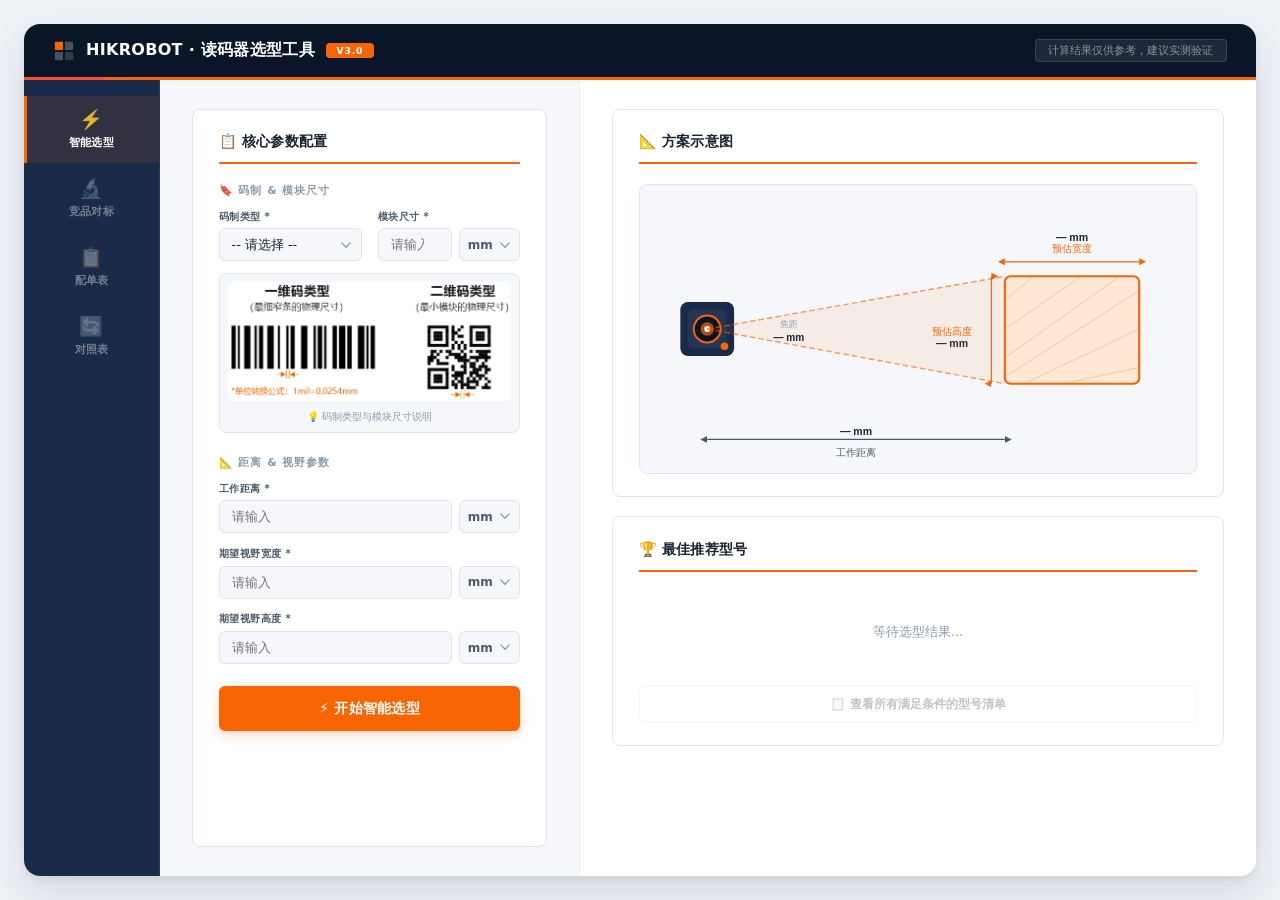
==== commit ed1d16a9: "Add files via upload" ====
--- a/index.html
+++ b/index.html
@@ -23,7 +23,7 @@
           <rect x="13" y="13" width="9" height="9" rx="1" fill="rgba(255,255,255,0.15)"/>
         </svg>
         HIKROBOT · 读码器选型工具
-        <span class="badge">V2.2</span>
+        <span class="badge">V3.0</span>
       </h1>
     </div>
     <div class="status-badge">计算结果仅供参考，建议实测验证</div>
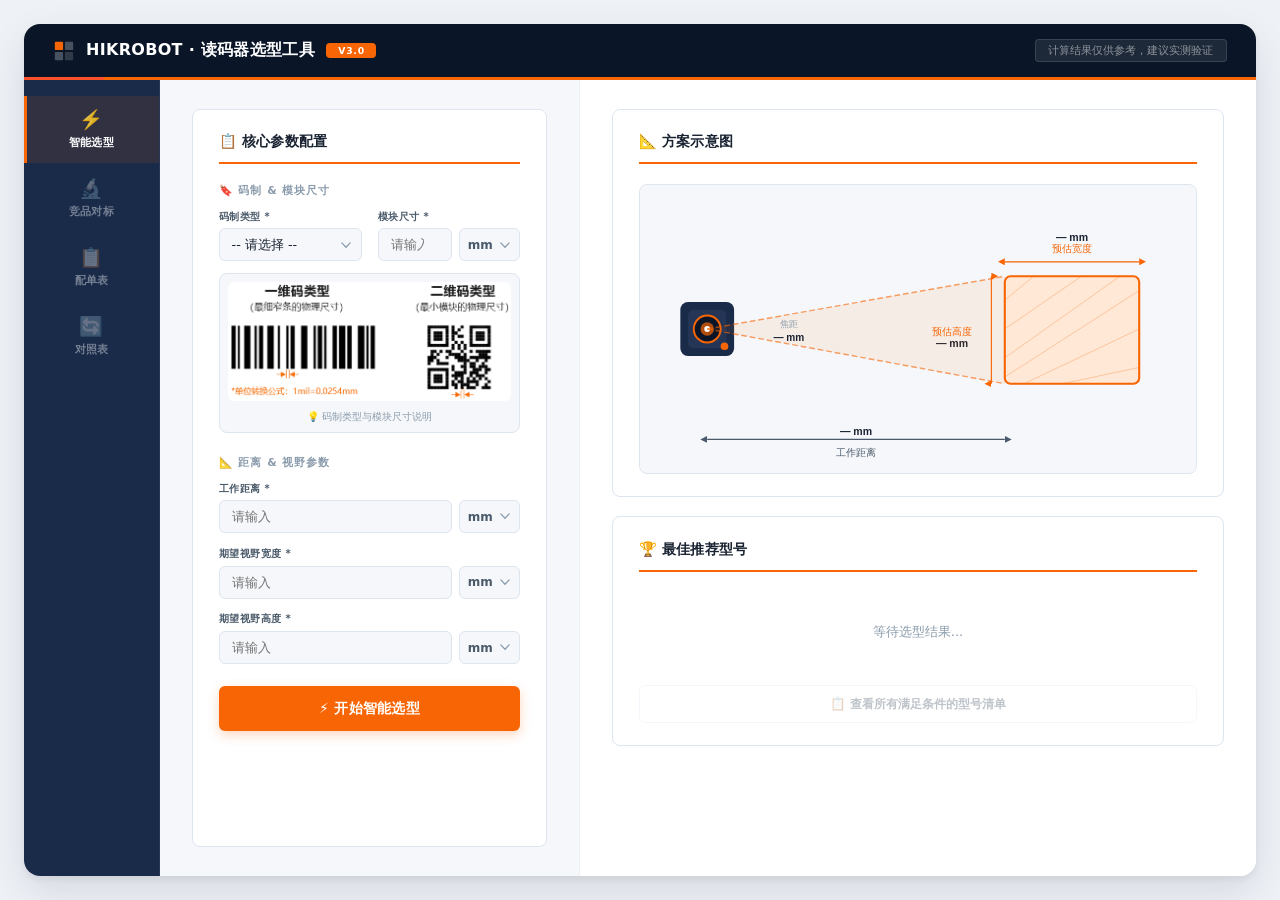
==== commit 5ee557d3: "Add files via upload" ====
--- a/index.html
+++ b/index.html
@@ -430,6 +430,7 @@
         <button class="acc-modal-close" id="accModalClose">✕</button>
       </div>
       <div class="acc-modal-body">
+        <div class="acc-modal-filter-wrap" id="accModalFilter" style="display:none"></div>
         <div class="acc-modal-list" id="accModalList"></div>
       </div>
       <div class="acc-modal-footer">
--- a/css/style.css
+++ b/css/style.css
@@ -91,12 +91,18 @@
 .badge {
   background: var(--brand-red);
   color: #ffffff;
-  padding: 0.15rem 0.65rem;
+  padding: 0.22rem 0.7rem 0.2rem;
   border-radius: 4px;
   font-size: 0.58rem;
   font-weight: 700;
   letter-spacing: 0.8px;
   text-transform: uppercase;
+  display: inline-flex;
+  align-items: center;
+  justify-content: center;
+  line-height: 1;
+  text-align: center;
+  text-indent: 0.8px; /* 抵消 letter-spacing 在最后一字符后产生的视觉右偏，使其居中 */
 }
 
 .status-badge {
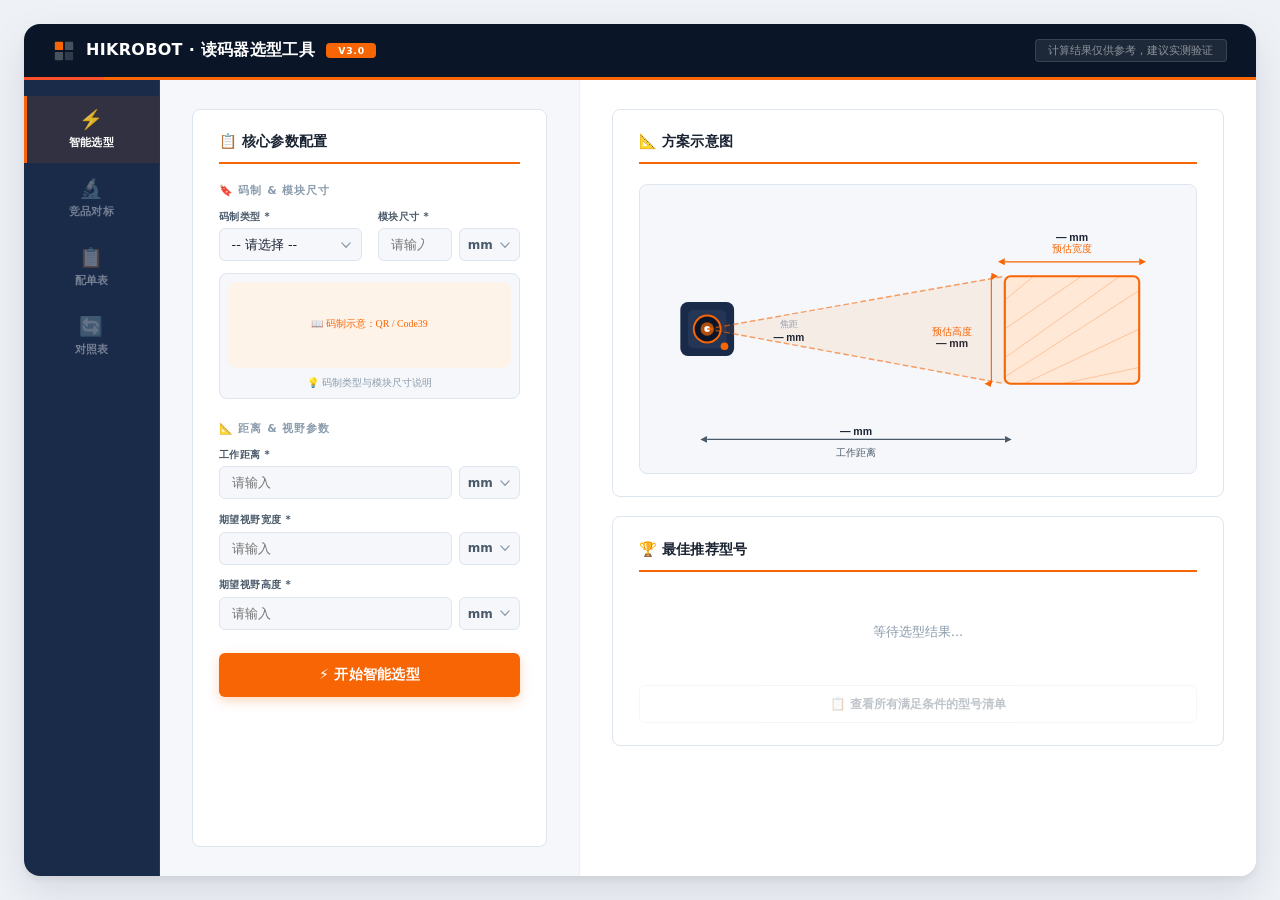
==== commit d0f33b22: "更新全部文件至最新版本 (2026-06-27) - 更新 peidan.js: 34条型号数据，覆盖ID800/ID2000/ID3000/ID5000全系列 - 更新 bom.js / index" ====
--- a/index.html
+++ b/index.html
@@ -75,7 +75,7 @@
                 </div>
               </div>
               <div class="code-img-container">
-                <img src="code-type-desc.png" alt="码制类型与模块尺寸说明" class="code-type-img" onerror="this.src='data:image/svg+xml,%3Csvg xmlns=%22http://www.w3.org/2000/svg%22 width=%22400%22 height=%22120%22%3E%3Crect width=%22400%22 height=%22120%22 fill=%22%23fef3e8%22 rx=%2212%22/%3E%3Ctext x=%2250%%22 y=%2250%%22 text-anchor=%22middle%22 dominant-baseline=%22middle%22 fill=%22%23f76504%22 font-size=%2214%22%3E📖 码制示意：QR / Code39%3C/text%3E%3C/svg%3E';">
+                <img src="code-type-desc.svg" alt="码制类型与模块尺寸说明" class="code-type-img" onerror="this.src='data:image/svg+xml,%3Csvg xmlns=%22http://www.w3.org/2000/svg%22 width=%22400%22 height=%22120%22%3E%3Crect width=%22400%22 height=%22120%22 fill=%22%23fef3e8%22 rx=%2212%22/%3E%3Ctext x=%2250%%22 y=%2250%%22 text-anchor=%22middle%22 dominant-baseline=%22middle%22 fill=%22%23f76504%22 font-size=%2214%22%3E📖 码制示意：QR / Code39%3C/text%3E%3C/svg%3E';">
                 <div class="img-caption">💡 码制类型与模块尺寸说明</div>
               </div>
             </div>
@@ -444,4 +444,4 @@
   <script src="js/data/mapping.js"></script>
   <script src="js/mapping_module.js"></script>
 </body>
-</html>
+</html>
--- a/css/style.css
+++ b/css/style.css
@@ -2160,3 +2160,79 @@
   .mp-footer { padding: 0 0.8rem; }
 }
 
+/* 配件弹窗线缆警告提示 */
+.acc-modal-warning {
+  display: flex;
+  align-items: flex-start;
+  gap: 0.5rem;
+  background: #FFF8E1;
+  border: 1.5px solid #F59E0B;
+  border-radius: 6px;
+  padding: 0.65rem 0.8rem;
+  margin-bottom: 0.75rem;
+  font-size: 0.78rem;
+  font-weight: 600;
+  color: #92400E;
+  line-height: 1.5;
+}
+.acc-modal-warning-icon {
+  flex-shrink: 0;
+  font-size: 0.9rem;
+  margin-top: 0.05rem;
+}
+
+/* ── 配件弹窗筛选条 ── */
+.acc-modal-filter-wrap {
+  flex-shrink: 0;
+  padding: 0 1rem 0;
+}
+.acc-modal-filter {
+  background: var(--bg-panel);
+  border: 1px solid var(--border-light);
+  border-radius: 6px;
+  padding: 0.6rem 0.8rem;
+  margin-bottom: 0.6rem;
+  display: flex;
+  flex-direction: column;
+  gap: 0.5rem;
+}
+.acc-filter-row {
+  display: flex;
+  align-items: center;
+  gap: 0.4rem;
+  flex-wrap: wrap;
+}
+.acc-filter-label {
+  font-size: 0.65rem;
+  font-weight: 700;
+  color: var(--text-muted);
+  width: 2.5rem;
+  flex-shrink: 0;
+}
+.acc-filter-tag {
+  padding: 0.2rem 0.65rem;
+  border: 1.5px solid var(--border);
+  border-radius: 6px;
+  background: var(--bg-card);
+  font-size: 0.7rem;
+  font-weight: 600;
+  color: var(--text-secondary);
+  cursor: pointer;
+  transition: all 0.15s;
+  line-height: 1.4;
+}
+.acc-filter-tag:hover {
+  border-color: var(--brand-red-mid);
+  color: var(--brand-red);
+}
+.acc-filter-tag.active {
+  background: var(--brand-red);
+  border-color: var(--brand-red);
+  color: #fff;
+}
+.acc-modal-no-result {
+  text-align: center;
+  color: var(--text-muted);
+  font-size: 0.78rem;
+  padding: 2rem 0;
+}
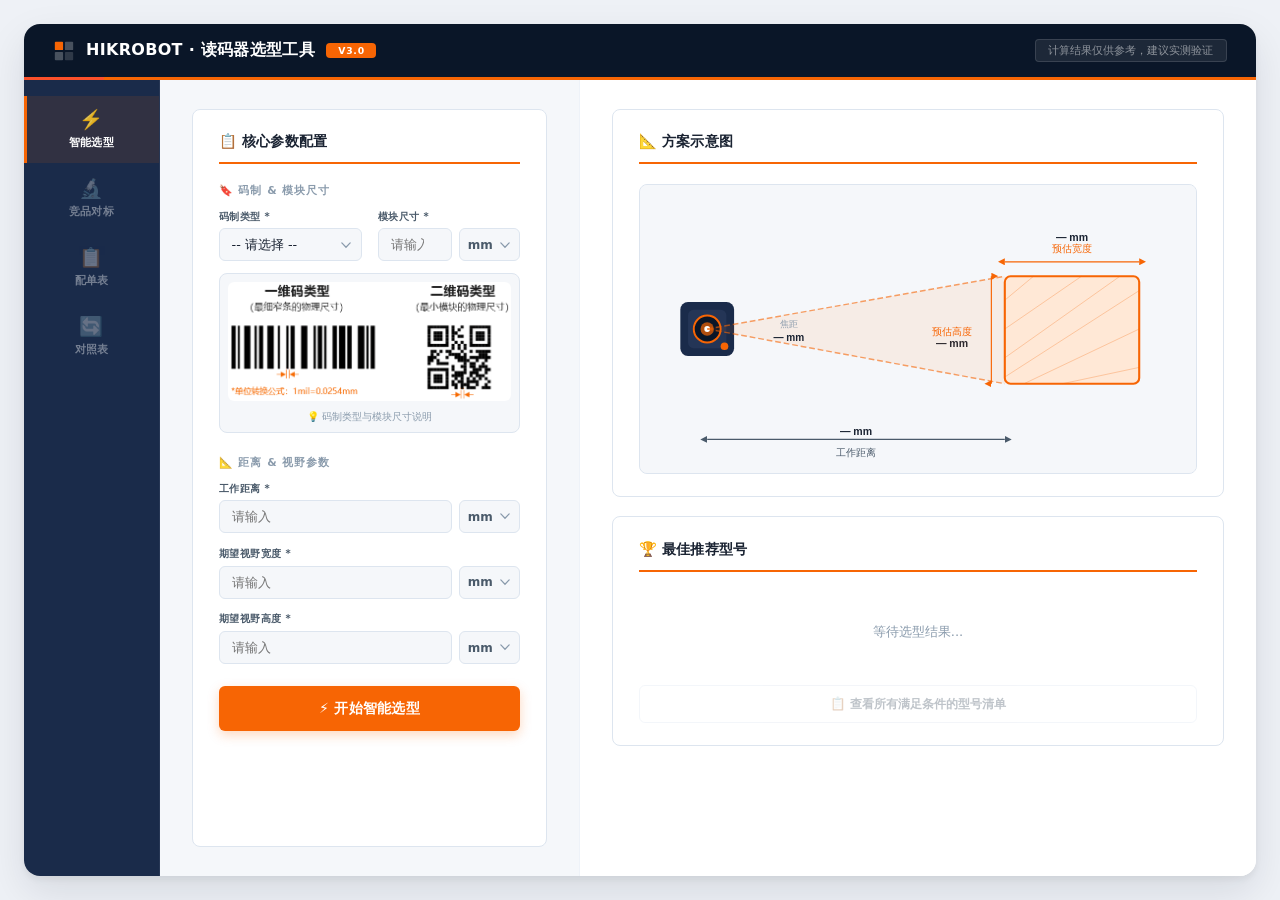
==== commit bfd4d0e5: "修复码制说明图不显示：移除假SVG，改用PNG引用" ====
--- a/index.html
+++ b/index.html
@@ -75,7 +75,7 @@
                 </div>
               </div>
               <div class="code-img-container">
-                <img src="code-type-desc.svg" alt="码制类型与模块尺寸说明" class="code-type-img" onerror="this.src='data:image/svg+xml,%3Csvg xmlns=%22http://www.w3.org/2000/svg%22 width=%22400%22 height=%22120%22%3E%3Crect width=%22400%22 height=%22120%22 fill=%22%23fef3e8%22 rx=%2212%22/%3E%3Ctext x=%2250%%22 y=%2250%%22 text-anchor=%22middle%22 dominant-baseline=%22middle%22 fill=%22%23f76504%22 font-size=%2214%22%3E📖 码制示意：QR / Code39%3C/text%3E%3C/svg%3E';">
+                <img src="code-type-desc.png" alt="码制类型与模块尺寸说明" class="code-type-img" onerror="this.src='data:image/svg+xml,%3Csvg xmlns=%22http://www.w3.org/2000/svg%22 width=%22400%22 height=%22120%22%3E%3Crect width=%22400%22 height=%22120%22 fill=%22%23fef3e8%22 rx=%2212%22/%3E%3Ctext x=%2250%%22 y=%2250%%22 text-anchor=%22middle%22 dominant-baseline=%22middle%22 fill=%22%23f76504%22 font-size=%2214%22%3E📖 码制示意：QR / Code39%3C/text%3E%3C/svg%3E';">
                 <div class="img-caption">💡 码制类型与模块尺寸说明</div>
               </div>
             </div>
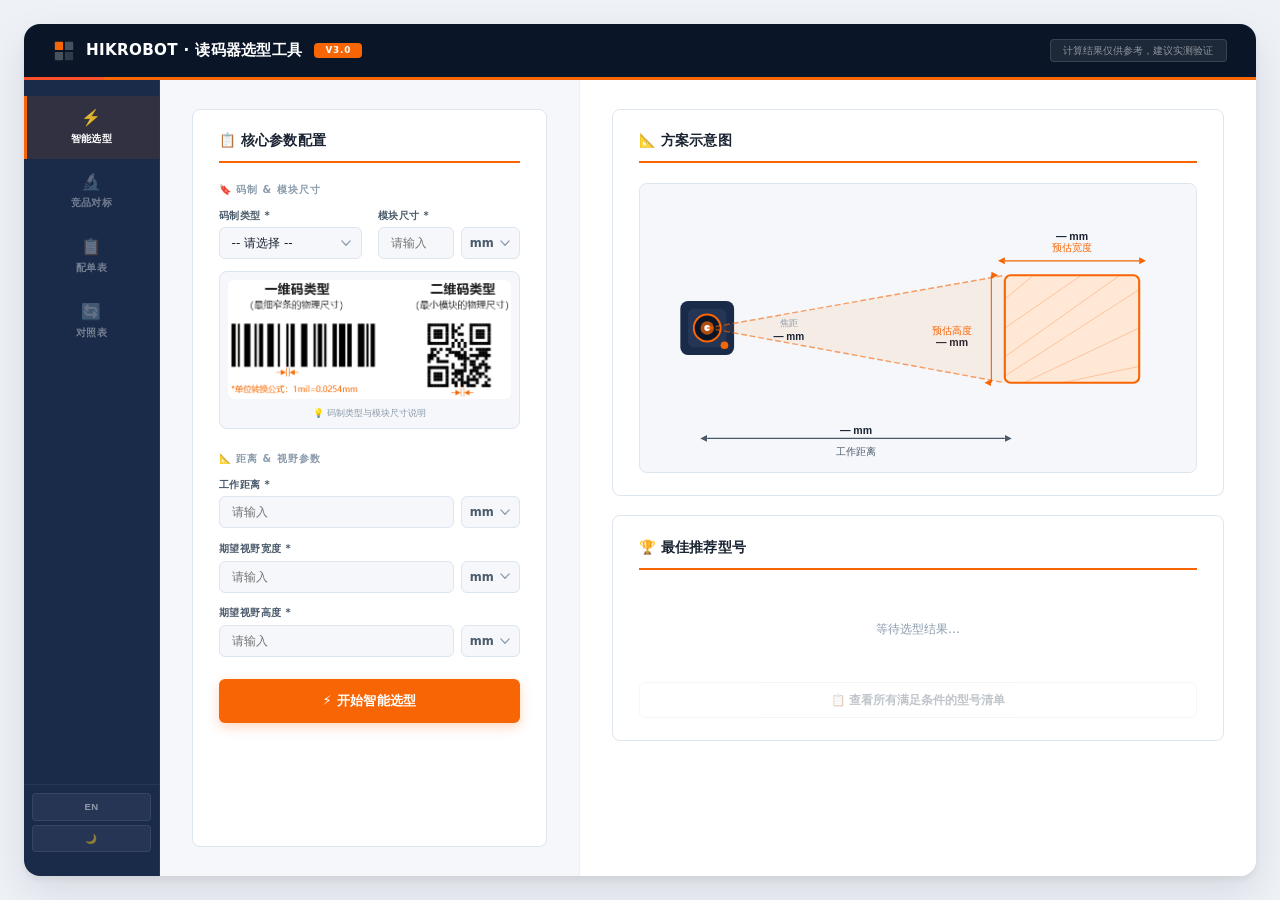
==== commit ac3a5204: "feat: add dark mode, i18n, theme/lang toggle buttons, schematic SVG dark theme, code-type-desc image" ====
--- a/index.html
+++ b/index.html
@@ -4,7 +4,7 @@
   <meta charset="UTF-8">
   <meta name="viewport" content="width=device-width, initial-scale=1.0, maximum-scale=1.0, user-scalable=no">
   <title>海康机器人 · 读码器选型工具</title>
-  <link rel="stylesheet" href="css/style.css">
+  <link rel="stylesheet" href="css/style.css?v=3">
   <meta http-equiv="Cache-Control" content="no-cache, no-store, must-revalidate">
   <meta http-equiv="Pragma" content="no-cache">
   <meta http-equiv="Expires" content="0">
@@ -25,6 +25,10 @@
         HIKROBOT · 读码器选型工具
         <span class="badge">V3.0</span>
       </h1>
+    </div>
+    <div class="titlebar-actions">
+      <button class="titlebar-btn" id="langBtnMobile" onclick="toggleLang()">中/EN</button>
+      <button class="titlebar-btn" id="themeBtnMobile" onclick="toggleTheme()">🌙</button>
     </div>
     <div class="status-badge">计算结果仅供参考，建议实测验证</div>
   </div>
@@ -46,6 +50,10 @@
       <button class="nav-tab" data-page="page-mapping" role="tab">
         <span class="nav-tab-icon">🔄</span>对照表
       </button>
+      <div class="nav-footer">
+        <button class="nav-footer-btn" id="langBtn" onclick="toggleLang()">中/EN</button>
+        <button class="nav-footer-btn" id="themeBtn" onclick="toggleTheme()">🌙</button>
+      </div>
     </nav>
 
     <!-- PAGE: 智能选型 -->
@@ -75,7 +83,7 @@
                 </div>
               </div>
               <div class="code-img-container">
-                <img src="code-type-desc.png" alt="码制类型与模块尺寸说明" class="code-type-img" onerror="this.src='data:image/svg+xml,%3Csvg xmlns=%22http://www.w3.org/2000/svg%22 width=%22400%22 height=%22120%22%3E%3Crect width=%22400%22 height=%22120%22 fill=%22%23fef3e8%22 rx=%2212%22/%3E%3Ctext x=%2250%%22 y=%2250%%22 text-anchor=%22middle%22 dominant-baseline=%22middle%22 fill=%22%23f76504%22 font-size=%2214%22%3E📖 码制示意：QR / Code39%3C/text%3E%3C/svg%3E';">
+                <img src="code-type-desc.png" data-dark-src="code-type-desc-dark.png" alt="码制类型与模块尺寸说明" class="code-type-img" onerror="this.src='data:image/svg+xml,%3Csvg xmlns=%22http://www.w3.org/2000/svg%22 width=%22400%22 height=%22120%22%3E%3Crect width=%22400%22 height=%22120%22 fill=%22%23fef3e8%22 rx=%2212%22/%3E%3Ctext x=%2250%%22 y=%2250%%22 text-anchor=%22middle%22 dominant-baseline=%22middle%22 fill=%22%23f76504%22 font-size=%2214%22%3E📖 码制示意：QR / Code39%3C/text%3E%3C/svg%3E';">
                 <div class="img-caption">💡 码制类型与模块尺寸说明</div>
               </div>
             </div>
@@ -117,8 +125,8 @@
             <div id="calcContent">
               <div class="schematic-wrap">
                 <svg id="schematicSvg" viewBox="0 0 580 300" xmlns="http://www.w3.org/2000/svg" style="width:100%; display:block; background:#F5F7FA; border-radius:8px;">
-                  <rect width="580" height="300" fill="#F5F7FA" rx="8"/>
-                  <rect x="380" y="95" width="140" height="112" fill="#FFE8D6" stroke="#f76504" stroke-width="2.2" rx="6"/>
+                  <rect class="svg-bg" width="580" height="300" fill="#F5F7FA" rx="8"/>
+                  <rect class="svg-fov-box" x="380" y="95" width="140" height="112" fill="#FFE8D6" stroke="#f76504" stroke-width="2.2" rx="6"/>
                   <line x1="380" y1="120" x2="410" y2="95"  stroke="#f76504" stroke-width="0.8" opacity="0.35"/>
                   <line x1="380" y1="150" x2="460" y2="95"  stroke="#f76504" stroke-width="0.8" opacity="0.35"/>
                   <line x1="380" y1="180" x2="500" y2="95"  stroke="#f76504" stroke-width="0.8" opacity="0.35"/>
@@ -127,10 +135,10 @@
                   <line x1="440" y1="207" x2="520" y2="190" stroke="#f76504" stroke-width="0.8" opacity="0.35"/>
                   <line x1="380" y1="80" x2="520" y2="80" stroke="#f76504" stroke-width="1.2" marker-start="url(#arrowLeftRed)" marker-end="url(#arrowRightRed)"/>
                   <text x="450" y="70" fill="#f76504" font-size="10" font-family="sans-serif" text-anchor="middle">预估宽度</text>
-                  <text id="lblFovW" x="450" y="58" fill="#1A2332" font-size="11" font-family="sans-serif" font-weight="bold" text-anchor="middle">— mm</text>
+                  <text class="svg-label-value" id="lblFovW" x="450" y="58" fill="#1A2332" font-size="11" font-family="sans-serif" font-weight="bold" text-anchor="middle">— mm</text>
                   <line x1="366" y1="95" x2="366" y2="207" stroke="#f76504" stroke-width="1.2" marker-start="url(#arrowUpRed)" marker-end="url(#arrowDownRed)"/>
                   <text x="325" y="156" fill="#f76504" font-size="10" font-family="sans-serif" text-anchor="middle">预估高度</text>
-                  <text id="lblFovH" x="325" y="169" fill="#1A2332" font-size="11" font-family="sans-serif" font-weight="bold" text-anchor="middle">— mm</text>
+                  <text class="svg-label-value" id="lblFovH" x="325" y="169" fill="#1A2332" font-size="11" font-family="sans-serif" font-weight="bold" text-anchor="middle">— mm</text>
                   <rect x="42" y="122" width="56" height="56" fill="#1A2B4A" rx="8"/>
                   <rect x="50" y="130" width="40" height="40" fill="#243556" rx="6"/>
                   <circle cx="70" cy="150" r="14" fill="#0A1628" stroke="#f76504" stroke-width="2"/>
@@ -142,9 +150,9 @@
                   <line x1="70" y1="150" x2="380" y2="207" stroke="#f76504" stroke-width="1.5" stroke-dasharray="6,3" opacity="0.6"/>
                   <line x1="70" y1="265" x2="380" y2="265" stroke="#4A5A6A" stroke-width="1.2" marker-start="url(#arrowLeftGray)" marker-end="url(#arrowRightGray)"/>
                   <text x="225" y="282" fill="#4A5A6A" font-size="10" font-family="sans-serif" text-anchor="middle">工作距离</text>
-                  <text id="lblWd" x="225" y="260" fill="#1A2332" font-size="11" font-family="sans-serif" font-weight="bold" text-anchor="middle">— mm</text>
+                  <text class="svg-label-value" id="lblWd" x="225" y="260" fill="#1A2332" font-size="11" font-family="sans-serif" font-weight="bold" text-anchor="middle">— mm</text>
                   <text x="155" y="148" fill="#8A9BAC" font-size="9.5" font-family="sans-serif" text-anchor="middle">焦距</text>
-                  <text id="lblFocal" x="155" y="162" fill="#1A2332" font-size="10.5" font-family="sans-serif" font-weight="bold" text-anchor="middle">— mm</text>
+                  <text class="svg-label-value" id="lblFocal" x="155" y="162" fill="#1A2332" font-size="10.5" font-family="sans-serif" font-weight="bold" text-anchor="middle">— mm</text>
                   <defs>
                     <marker id="arrowUpRed"    markerWidth="6" markerHeight="6" refX="3" refY="6" orient="auto"><path d="M3,0 L0,6 L6,6 Z" fill="#f76504"/></marker>
                     <marker id="arrowDownRed"  markerWidth="6" markerHeight="6" refX="3" refY="0" orient="auto"><path d="M0,0 L6,0 L3,6 Z" fill="#f76504"/></marker>
@@ -408,10 +416,10 @@
 
 <!-- ===== 脚本加载 ===== -->
 <!-- 1. 产品数据库 -->
-<script src="js/product_db.js"></script>
+<script src="js/data/product_db.js"></script>
 
 <!-- 2. 主应用 -->
-<script src="js/app.js"></script>
+<script src="js/app.js?v=3"></script>
 
 <!-- 3. 配单表 -->
 <script src="js/bom.js"></script>
@@ -440,7 +448,7 @@
     </div>
   </div>
 
-  <script src="js/competitor.js"></script>
+  <script src="js/data/competitor.js"></script>
   <script src="js/data/mapping.js"></script>
   <script src="js/mapping_module.js"></script>
 </body>
--- a/css/style.css
+++ b/css/style.css
@@ -14,13 +14,15 @@
   --bg-card:       #FFFFFF;
   --border:        #DDE5EF;
   --border-light:  #EEF2F8;
+  --font-sans:     'Inter', -apple-system, BlinkMacSystemFont, 'Segoe UI', system-ui, sans-serif;
+  --font-mono:     'SF Mono', 'Cascadia Code', 'Consolas', monospace;
 }
 
 * { margin: 0; padding: 0; box-sizing: border-box; }
 
 body {
   background: var(--bg-page);
-  font-family: 'Nunito', 'Segoe UI', 'Poppins', system-ui, sans-serif;
+  font-family: 'Inter', 'Segoe UI', system-ui, -apple-system, sans-serif;
   display: flex;
   justify-content: center;
   align-items: flex-start;
@@ -79,7 +81,7 @@
 }
 
 .logo-area h1 {
-  font-size: 1rem;
+  font-size: 0.95rem;
   font-weight: 800;
   color: #ffffff;
   display: flex;
@@ -93,7 +95,7 @@
   color: #ffffff;
   padding: 0.22rem 0.7rem 0.2rem;
   border-radius: 4px;
-  font-size: 0.58rem;
+  font-size: 0.55rem;
   font-weight: 700;
   letter-spacing: 0.8px;
   text-transform: uppercase;
@@ -106,12 +108,36 @@
 }
 
 .status-badge {
-  font-size: 0.67rem;
+  font-size: 0.62rem;
   background: rgba(255,255,255,0.08);
   border: 1px solid rgba(255,255,255,0.12);
   padding: 0.22rem 0.8rem;
   border-radius: 4px;
   color: rgba(255,255,255,0.5);
+}
+
+.titlebar-actions {
+  display: none;
+  gap: 6px;
+  align-items: center;
+}
+
+.titlebar-btn {
+  padding: 0.25rem 0.55rem;
+  background: rgba(255,255,255,0.06);
+  border: 1px solid rgba(255,255,255,0.1);
+  border-radius: 4px;
+  color: rgba(255,255,255,0.5);
+  font-size: 0.6rem;
+  font-weight: 600;
+  cursor: pointer;
+  transition: all 0.15s;
+  font-family: inherit;
+}
+
+.titlebar-btn:hover {
+  background: rgba(255,255,255,0.12);
+  color: rgba(255,255,255,0.8);
 }
 
 /* ===== BODY LAYOUT ===== */
@@ -134,6 +160,34 @@
   gap: 2px;
 }
 
+.nav-footer {
+  margin-top: auto;
+  padding: 0.5rem;
+  display: flex;
+  flex-direction: column;
+  gap: 4px;
+  border-top: 1px solid rgba(255,255,255,0.06);
+}
+
+.nav-footer-btn {
+  width: 100%;
+  padding: 0.45rem 0.3rem;
+  background: rgba(255,255,255,0.05);
+  border: 1px solid rgba(255,255,255,0.08);
+  border-radius: 4px;
+  color: rgba(255,255,255,0.5);
+  font-size: 0.6rem;
+  font-weight: 600;
+  cursor: pointer;
+  transition: all 0.15s;
+  letter-spacing: 0.3px;
+}
+
+.nav-footer-btn:hover {
+  background: rgba(255,255,255,0.1);
+  color: rgba(255,255,255,0.8);
+}
+
 .nav-tab {
   display: flex;
   flex-direction: column;
@@ -141,7 +195,7 @@
   justify-content: center;
   gap: 0.38rem;
   padding: 0.85rem 0.5rem;
-  font-size: 0.7rem;
+  font-size: 0.65rem;
   font-weight: 700;
   color: rgba(255,255,255,0.4);
   cursor: pointer;
@@ -171,7 +225,7 @@
 }
 
 .nav-tab-icon {
-  font-size: 1.2rem;
+  font-size: 1rem;
   opacity: 0.85;
   line-height: 1;
 }
@@ -229,7 +283,7 @@
 
 .card-header {
   font-weight: 800;
-  font-size: 0.9rem;
+  font-size: 0.85rem;
   margin-bottom: 1.2rem;
   display: flex;
   align-items: center;
@@ -243,7 +297,7 @@
 /* ===== FORM ===== */
 .form-section { margin-bottom: 1.4rem; }
 .form-section-title {
-  font-size: 0.68rem;
+  font-size: 0.62rem;
   font-weight: 700;
   color: var(--text-muted);
   margin-bottom: 0.75rem;
@@ -268,7 +322,7 @@
   border: 1.5px solid var(--border);
   border-radius: 6px;
   padding: 0.5rem 0.75rem;
-  font-size: 0.8rem;
+  font-size: 0.75rem;
   width: 100%;
   transition: border-color 0.15s, box-shadow 0.15s, background 0.15s;
   outline: none;
@@ -304,7 +358,7 @@
   min-width: 58px;
   max-width: 72px;
   padding: 0.5rem 1.6rem 0.5rem 0.5rem;
-  font-size: 0.75rem;
+  font-size: 0.72rem;
   color: var(--text-secondary);
   font-weight: 600;
 }
@@ -316,7 +370,7 @@
   padding: 0.8rem 1rem;
   border-radius: 6px;
   font-weight: 800;
-  font-size: 0.88rem;
+  font-size: 0.82rem;
   cursor: pointer;
   display: flex;
   align-items: center;
@@ -347,7 +401,7 @@
   padding: 0.6rem 1rem;
   border-radius: 6px;
   font-weight: 700;
-  font-size: 0.78rem;
+  font-size: 0.72rem;
   cursor: pointer;
   transition: all 0.15s;
   width: 100%;
@@ -369,8 +423,8 @@
 .btn-outline:disabled { opacity: 0.35; cursor: not-allowed; }
 
 /* ===== SCHEMATIC ===== */
-.schematic-wrap { display: flex; flex-direction: column; gap: 0.85rem; }
-#schematicSvg { border-radius: 6px; border: 1px solid var(--border); background: var(--bg-panel); }
+.schematic-wrap { display: flex; flex-direction: column; gap: 0.85rem; flex: 1; min-height: 0; }
+#schematicSvg { border-radius: 6px; border: 1px solid var(--border); background: var(--bg-panel); width: 100%; flex: 1; min-height: 0; }
 .result-main {
   display: grid;
   grid-template-columns: 1fr 1fr;
@@ -386,26 +440,27 @@
 }
 .result-card strong {
   display: block;
-  font-size: 0.62rem;
+  font-size: 0.55rem;
   color: rgba(255,255,255,0.5);
   margin-bottom: 0.3rem;
   text-transform: uppercase;
   letter-spacing: 0.8px;
 }
 .result-card span {
-  font-size: 1rem;
+  font-size: 0.95rem;
   font-weight: 800;
   color: #ffffff;
 }
 
 .model-preview {
+  display: none;
   background: var(--bg-panel);
   border-radius: 6px;
   padding: 0.6rem 0.9rem;
   display: flex;
   justify-content: space-between;
   align-items: center;
-  font-size: 0.75rem;
+  font-size: 0.72rem;
   flex-wrap: wrap;
   gap: 0.4rem;
   color: var(--text-secondary);
@@ -415,7 +470,7 @@
   background: var(--brand-red-lt);
   padding: 0.2rem 0.65rem;
   border-radius: 4px;
-  font-size: 0.6rem;
+  font-size: 0.55rem;
   font-weight: 700;
   color: var(--brand-red);
   border: 1px solid var(--brand-red-mid);
@@ -436,19 +491,19 @@
   background: var(--bg-panel);
 }
 .img-caption {
-  font-size: 0.62rem;
+  font-size: 0.55rem;
   color: var(--text-muted);
   margin-top: 0.3rem;
   font-weight: 500;
 }
 
-.empty-state { color: var(--text-muted); text-align: center; padding: 2rem 1rem; font-size: 0.82rem; }
+.empty-state { color: var(--text-muted); text-align: center; padding: 2rem 1rem; font-size: 0.78rem; }
 .warning-badge {
   background: var(--brand-red-lt);
   color: var(--brand-red-dk);
   padding: 0.7rem 1rem;
   border-radius: 6px;
-  font-size: 0.78rem;
+  font-size: 0.72rem;
   font-weight: 600;
   text-align: center;
   border: 1px solid var(--brand-red-mid);
@@ -494,7 +549,7 @@
   border-bottom: 1px solid #eef2f6;
   padding-bottom: 0.9rem;
 }
-.modal-header h2 { font-size: 1.1rem; font-weight: 800; color: #1f2c38; }
+.modal-header h2 { font-size: 1rem; font-weight: 800; color: #1f2c38; }
 .modal-close {
   background: var(--bg-panel);
   border: none;
@@ -523,7 +578,7 @@
 }
 .filter-label {
   font-weight: 700;
-  font-size: 0.67rem;
+  font-size: 0.62rem;
   color: var(--text-muted);
   text-transform: uppercase;
   letter-spacing: 0.8px;
@@ -602,7 +657,7 @@
   flex-wrap: wrap;
   gap: 0.5rem;
 }
-.modal-model-name { font-size: 0.95rem; font-weight: 800; color: var(--text-primary); }
+.modal-model-name { font-size: 0.85rem; font-weight: 800; color: var(--text-primary); }
 .modal-model-series {
   background: var(--navy);
   padding: 0.18rem 0.65rem;
@@ -625,7 +680,7 @@
 .spec-item { display: flex; align-items: center; gap: 0.3rem; font-size: 0.78rem; color: var(--text-secondary); }
 
 .ppm-value-row { margin: 0.5rem 0; font-size: 0.75rem; color: var(--text-secondary); }
-.ppm-value-highlight { font-weight: 800; color: var(--brand-red); font-size: 0.88rem; }
+.ppm-value-highlight { font-weight: 800; color: var(--brand-red); font-size: 0.78rem; }
 
 .info-row { display: flex; flex-wrap: wrap; gap: 0.6rem; margin: 0.5rem 0; font-size: 0.75rem; }
 .info-tag {
@@ -702,7 +757,7 @@
 }
 
 .bom-left-icon { font-size: 1rem; }
-.bom-left-title { font-size: 0.82rem; font-weight: 800; color: var(--text-primary); letter-spacing: 0.01em; }
+.bom-left-title { font-size: 0.92rem; font-weight: 800; color: var(--text-primary); letter-spacing: 0.01em; }
 
 .bom-left-inner {
   flex: 1;
@@ -745,7 +800,7 @@
   flex-shrink: 0;
 }
 .bom-group-label {
-  font-size: 0.58rem;
+  font-size: 0.7rem;
   font-weight: 800;
   text-transform: uppercase;
   letter-spacing: 0.06em;
@@ -766,7 +821,7 @@
   gap: 0.2rem;
 }
 .bom-field-label {
-  font-size: 0.62rem;
+  font-size: 0.75rem;
   font-weight: 700;
   color: var(--text-secondary);
   display: flex;
@@ -777,22 +832,22 @@
   display: inline-flex;
   align-items: center;
   justify-content: center;
-  width: 14px;
-  height: 14px;
+  width: 16px;
+  height: 16px;
   background: var(--brand-red);
   color: #fff;
   border-radius: 50%;
-  font-size: 0.5rem;
+  font-size: 0.58rem;
   font-weight: 900;
   flex-shrink: 0;
 }
 
 .bom-select {
   width: 100%;
-  padding: 0.35rem 0.6rem;
+  padding: 0.4rem 0.6rem;
   border: 1.5px solid var(--border);
   border-radius: 6px;
-  font-size: 0.68rem;
+  font-size: 0.8rem;
   color: var(--text-primary);
   background: var(--bg-panel);
   appearance: none;
@@ -1370,8 +1425,8 @@
   scrollbar-width: thin;
   scrollbar-color: var(--border) transparent;
 }
-.cp-result-area::-webkit-scrollbar { width: 5px; }
-.cp-result-area::-webkit-scrollbar-thumb { background: var(--border); border-radius: 4px; }
+.cp-result-area::-webkit-scrollbar { display: none; }
+.cp-result-area { scrollbar-width: none; -ms-overflow-style: none; }
 
 .cp-grid { display: flex; flex-direction: column; gap: 0.6rem; }
 
@@ -1492,9 +1547,7 @@
 * { scrollbar-width: none; -ms-overflow-style: none; }
 *::-webkit-scrollbar { display: none; }
 
-/* ============================================================
-   📱 MOBILE RESPONSIVE  ≤ 768px
-   ============================================================ */
+
 @media (max-width: 768px) {
 
   body {
@@ -1522,6 +1575,7 @@
   }
   .badge { font-size: 0.5rem; padding: 0.1rem 0.4rem; }
   .status-badge { display: none; }
+  .titlebar-actions { display: flex; }
 
   .app-body { flex-direction: column-reverse; }
 
@@ -1535,6 +1589,7 @@
     border-top: 1px solid rgba(255,255,255,0.08);
     flex-shrink: 0;
   }
+  .nav-footer { display: none; }
   .nav-tab {
     flex: 1;
     flex-direction: column;
@@ -1644,6 +1699,21 @@
   }
   .bom-left-title {
     font-size: 0.7rem;
+  }
+  .bom-group-label {
+    font-size: 0.58rem;
+  }
+  .bom-field-label {
+    font-size: 0.62rem;
+  }
+  .bom-step-num {
+    width: 14px;
+    height: 14px;
+    font-size: 0.5rem;
+  }
+  .bom-select {
+    font-size: 0.68rem;
+    padding: 0.35rem 0.6rem;
   }
   .bom-left-inner {
     flex-direction: column;
@@ -2235,4 +2305,164 @@
   color: var(--text-muted);
   font-size: 0.78rem;
   padding: 2rem 0;
-}+}
+
+/* ===== DARK MODE ===== */
+.dark {
+  --brand-red: #ff7a2f;
+  --brand-red-dk: #e66820;
+  --brand-red-lt: #2a1a10;
+  --brand-red-mid: #3d2518;
+  --navy: #0d1117;
+  --navy-2: #161b22;
+  --navy-3: #1c2128;
+  --text-primary: #e6edf3;
+  --text-secondary: #8b949e;
+  --text-muted: #484f58;
+  --bg-page: #0d1117;
+  --bg-panel: #161b22;
+  --bg-card: #1c2128;
+  --border: #30363d;
+  --border-light: #21262d;
+}
+
+.dark body { background: #0d1117; }
+
+.dark .app-window {
+  border-color: #30363d;
+  box-shadow: 0 2px 8px rgba(0,0,0,0.3), 0 8px 24px rgba(0,0,0,0.4);
+}
+
+.dark .titlebar { background: #0d1117; border-bottom-color: #30363d; }
+.dark .nav-tabs { background: #161b22; }
+.dark .left-panel { background: #161b22; border-right-color: #21262d; }
+.dark .right-panel { background: #1c2128; }
+.dark .card { background: #1c2128; border-color: #30363d; }
+.dark .card-header { color: #e6edf3; border-bottom-color: #ff7a2f; }
+
+.dark select, .dark input {
+  background: #161b22;
+  border-color: #30363d;
+  color: #e6edf3;
+}
+.dark select:focus, .dark input:focus {
+  border-color: #ff7a2f;
+  background: #1c2128;
+}
+.dark select option { background: #1c2128; color: #e6edf3; }
+.dark label { color: #8b949e; }
+.dark .form-section-title { color: #484f58; }
+
+.dark .btn-primary { background: #ff7a2f; }
+.dark .btn-primary:hover { background: #e66820; }
+.dark .btn-outline { border-color: #30363d; color: #8b949e; }
+.dark .btn-outline:hover { background: #ff7a2f; border-color: #ff7a2f; color: #fff; }
+
+.dark .result-card { background: #161b22; border-color: #21262d; }
+.dark .empty-state { color: #484f58; }
+.dark .warning-badge { background: #2a1a10; color: #ff7a2f; border-color: #3d2518; }
+
+.dark .status-badge { background: rgba(255,122,47,0.1); border-color: rgba(255,122,47,0.2); }
+.dark .titlebar-btn { background: rgba(255,255,255,0.06); border-color: rgba(255,255,255,0.1); }
+
+.dark .calc-chip { background: #161b22; border-color: #30363d; color: #8b949e; }
+.dark .calc-chip strong { color: #e6edf3; }
+.dark .calc-chip.highlight { background: rgba(255,122,47,0.1); border-color: rgba(255,122,47,0.2); color: #ff7a2f; }
+.dark .calc-chip.highlight strong { color: #ff7a2f; }
+
+.dark .tag { background: rgba(255,122,47,0.15); border-color: rgba(255,122,47,0.25); color: #ff7a2f; }
+.dark .model-preview { background: #161b22; color: #8b949e; }
+.dark .code-img-container { background: #161b22; border-color: #30363d; }
+
+.dark .modal { background: #1c2128; }
+.dark .modal-header { border-bottom-color: #21262d; }
+.dark .modal-header h2 { color: #e6edf3; }
+.dark .modal-close { background: #161b22; color: #8b949e; }
+.dark .series-filter-bar { background: #161b22; border-color: #30363d; }
+.dark .series-check { background: #1c2128; border-color: #30363d; color: #8b949e; }
+.dark .modal-model-entry { background: #1c2128; border-color: #21262d; }
+.dark .modal-model-entry:hover { background: #161b22; }
+.dark .modal-model-name { color: #e6edf3; }
+.dark .modal-model-series { background: #0d1117; }
+.dark .spec-item { color: #8b949e; }
+.dark .ppm-value-row { color: #8b949e; }
+.dark .info-tag { background: #161b22; border-color: #30363d; color: #8b949e; }
+.dark .reason-badge { background: #161b22; border-color: #30363d; color: #8b949e; }
+.dark .modal-model-list::-webkit-scrollbar-thumb { background: #30363d; }
+
+.dark .cp-page { background: #1c2128; }
+.dark .cp-toolbar { background: #161b22; border-bottom-color: #21262d; }
+.dark .cp-search-wrap { background: #1c2128; border-color: #30363d; }
+.dark .cp-search-input { color: #e6edf3; }
+.dark .cp-filter-wrap { background: #1c2128; border-color: #30363d; }
+.dark .cp-brand-select { color: #e6edf3; }
+.dark .cp-statsbar { background: #161b22; border-bottom-color: #21262d; }
+.dark .cp-card { background: #1c2128; border-color: #21262d; }
+.dark .cp-card-header:hover { background: #2a1a10; }
+.dark .cp-card-detail { background: #161b22; border-top-color: #21262d; }
+.dark .cp-detail-row { border-bottom-color: #21262d; }
+.dark .competitor-desc { background: #2a1a10; color: #e6a060; }
+.dark .advantage-text { background: #0a2e1a; color: #60d090; }
+
+.dark .bom-page-wrap { background: #0d1117; }
+.dark .bom-left { background: #1c2128; border-color: #21262d; }
+.dark .bom-right { background: #1c2128; border-color: #21262d; }
+.dark .bom-left-header, .dark .bom-right-header { background: #1c2128; border-bottom-color: #21262d; }
+.dark .bom-left-footer { background: #1c2128; border-top-color: #21262d; }
+.dark .bom-group { background: #1c2128; border-color: #21262d; }
+.dark .bom-group-label { border-bottom-color: #21262d; }
+.dark .bom-select { background: #161b22; border-color: #30363d; color: #e6edf3; }
+.dark .bom-right-toolbar { background: #1c2128; border-bottom-color: #21262d; }
+.dark .bom-legend-item.main { color: #8b949e; }
+.dark .bom-right-footer { background: #161b22; border-top-color: #21262d; }
+.dark .bom-acc-empty { color: #484f58; }
+.dark .bom-cat-card { background: #161b22; border-color: #21262d; }
+.dark .bom-cat-card:hover { background: #2a1a10; border-color: #3d2518; }
+.dark .bom-cat-name { color: #e6edf3; }
+.dark .bom-q-table thead th { background: #161b22; }
+.dark .bom-q-table tbody td { border-bottom-color: #21262d; }
+.dark .bom-q-table tbody tr:hover td { background: rgba(255,122,47,0.05); }
+.dark .bom-row-main td { background: #21262d !important; }
+.dark .bom-row-std td { background: #1a2332 !important; }
+.dark .bom-row-opt td { background: #2a1a10 !important; }
+.dark .bom-btn-reset { background: #1c2128; border-color: #30363d; color: #8b949e; }
+.dark .acc-modal-overlay { background: rgba(0,0,0,0.7); }
+.dark .acc-modal-box { background: #1c2128; }
+.dark .acc-modal-header { border-bottom-color: #21262d; }
+.dark .acc-modal-body { background: #1c2128; }
+.dark .acc-modal-item { background: #161b22; border-color: #21262d; }
+.dark .acc-modal-item:hover { background: #2a1a10; border-color: #3d2518; }
+.dark .acc-modal-item.checked { border-color: #ff7a2f; background: #2a1a10; }
+.dark .acc-modal-check { border-color: #30363d; }
+.dark .acc-modal-item.checked .acc-modal-check { background: #ff7a2f; border-color: #ff7a2f; }
+.dark .acc-modal-name { color: #e6edf3; }
+.dark .acc-modal-footer { background: #161b22; border-top-color: #21262d; }
+
+.dark .mp-page-wrap { background: #0d1117; }
+.dark .mp-page { background: #1c2128; border-color: #21262d; }
+.dark .mp-toolbar { background: #161b22; border-bottom-color: #21262d; }
+.dark .mp-search-wrap { background: #1c2128; border-color: #30363d; }
+.dark .mp-search-input { color: #e6edf3; }
+.dark .mp-filter-wrap { background: #1c2128; border-color: #30363d; }
+.dark .mp-cat-select { color: #e6edf3; }
+.dark .mp-statsbar { background: #161b22; border-bottom-color: #21262d; }
+.dark .mp-table thead th { background: #161b22; }
+.dark .mp-cat-row td { background: #161b22; border-top-color: #30363d; border-bottom-color: #21262d; }
+.dark .mp-cat-row:hover td { background: #2a1a10; }
+.dark .mp-cat-row.open td { background: #1a2332; }
+.dark .mp-data-row td { border-bottom-color: #21262d; }
+.dark .mp-data-row:hover td { background: #2a1a10; }
+.dark .mp-data-row:nth-child(even) td { background: #161b22; }
+.dark .mp-data-row:nth-child(even):hover td { background: #2a1a10; }
+.dark .mp-base-name { color: #e6edf3; }
+.dark .mp-code-tag.base { background: #1a2332; color: #79a8e0; }
+.dark .mp-code-tag.dist { background: #2a1a10; color: #ff7a2f; }
+.dark .mp-footer { background: #161b22; border-top-color: #21262d; }
+
+.dark #schematicSvg { background: #161b22 !important; }
+.dark .svg-bg { fill: #161b22; }
+.dark .svg-fov-box { fill: #3d2518; }
+.dark .svg-label-value { fill: #e6edf3; }
+.dark #schematicSvg text:not(.svg-label-value):not([fill="#f76504"]) { fill: #8b949e; }
+.dark #schematicSvg line[stroke="#4A5A6A"] { stroke: #8b949e; }
+.dark #schematicSvg marker[id*="Gray"] path { fill: #8b949e; }
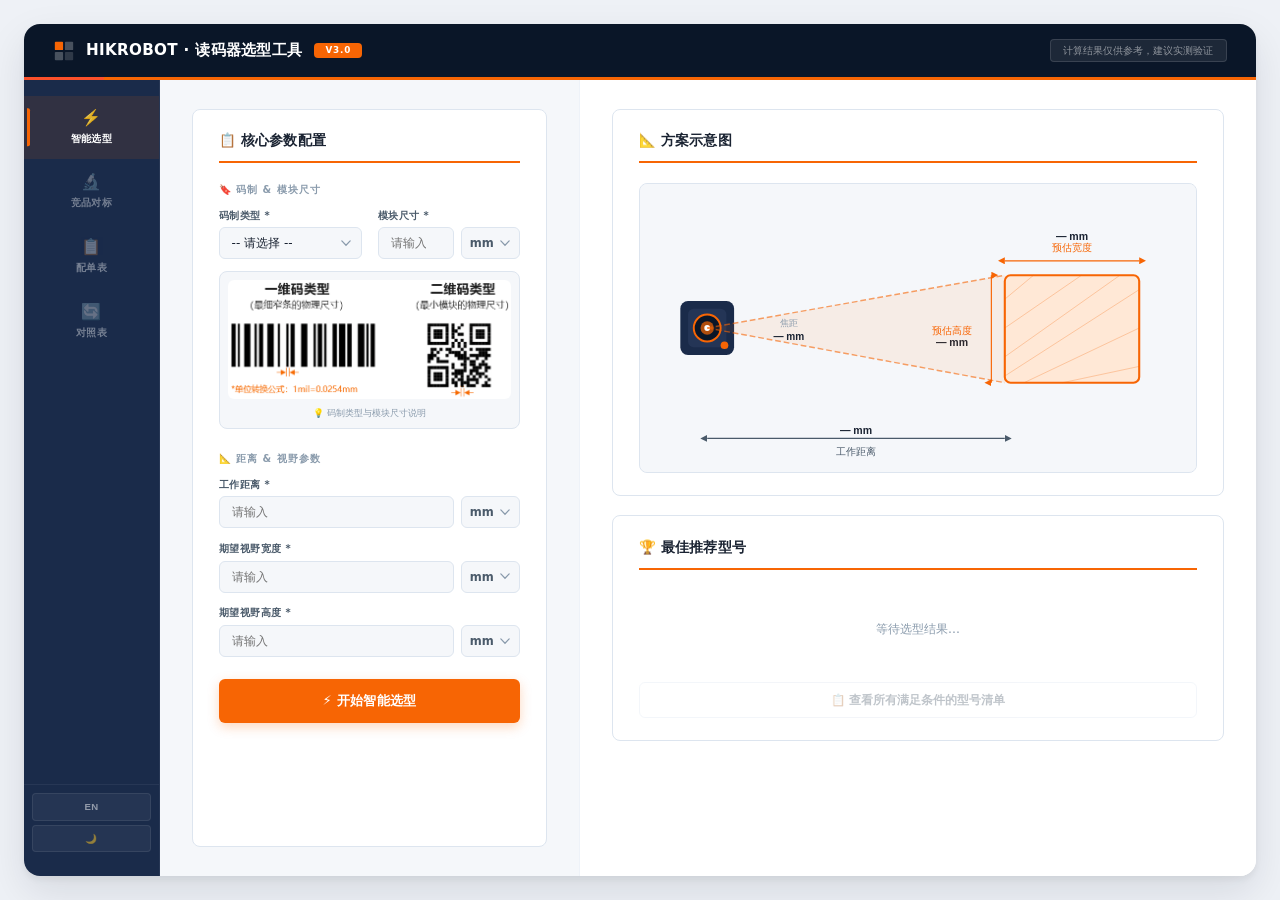
==== commit 81407e8e: "feat: 加载速度优化 + 过渡动画 + 全量中英文国际化 - 移除 Cache-Control no-cache，添加 preload 预加载 - 调整 script 加载顺序，数据文件优先 - " ====
--- a/index.html
+++ b/index.html
@@ -3,11 +3,10 @@
 <head>
   <meta charset="UTF-8">
   <meta name="viewport" content="width=device-width, initial-scale=1.0, maximum-scale=1.0, user-scalable=no">
-  <title>海康机器人 · 读码器选型工具</title>
+  <title data-i18n="title">海康机器人 · 读码器选型工具</title>
   <link rel="stylesheet" href="css/style.css?v=3">
-  <meta http-equiv="Cache-Control" content="no-cache, no-store, must-revalidate">
-  <meta http-equiv="Pragma" content="no-cache">
-  <meta http-equiv="Expires" content="0">
+  <link rel="preload" href="js/data/product_db.js" as="script">
+  <link rel="preload" href="js/data/peidan.js" as="script">
 </head>
 <body>
 <div class="app-window">
@@ -27,10 +26,10 @@
       </h1>
     </div>
     <div class="titlebar-actions">
-      <button class="titlebar-btn" id="langBtnMobile" onclick="toggleLang()">中/EN</button>
+      <button class="titlebar-btn" id="langBtnMobile" onclick="toggleLang()" data-i18n="langBtn">EN</button>
       <button class="titlebar-btn" id="themeBtnMobile" onclick="toggleTheme()">🌙</button>
     </div>
-    <div class="status-badge">计算结果仅供参考，建议实测验证</div>
+    <div class="status-badge" data-i18n="status">计算结果仅供参考，建议实测验证</div>
   </div>
 
   <!-- BODY -->
@@ -39,19 +38,19 @@
     <!-- NAV SIDEBAR -->
     <nav class="nav-tabs" role="tablist">
       <button class="nav-tab active" data-page="page-selection" role="tab">
-        <span class="nav-tab-icon">⚡</span>智能选型
+        <span class="nav-tab-icon">⚡</span><span data-i18n="tab1">智能选型</span>
       </button>
       <button class="nav-tab" data-page="page-competitor" role="tab">
-        <span class="nav-tab-icon">🔬</span>竞品对标
+        <span class="nav-tab-icon">🔬</span><span data-i18n="tab2">竞品对标</span>
       </button>
       <button class="nav-tab" data-page="page-bom" role="tab">
-        <span class="nav-tab-icon">📋</span>配单表
+        <span class="nav-tab-icon">📋</span><span data-i18n="tab3">配单表</span>
       </button>
       <button class="nav-tab" data-page="page-mapping" role="tab">
-        <span class="nav-tab-icon">🔄</span>对照表
+        <span class="nav-tab-icon">🔄</span><span data-i18n="tab4">对照表</span>
       </button>
       <div class="nav-footer">
-        <button class="nav-footer-btn" id="langBtn" onclick="toggleLang()">中/EN</button>
+        <button class="nav-footer-btn" id="langBtn" onclick="toggleLang()" data-i18n="langBtn">EN</button>
         <button class="nav-footer-btn" id="themeBtn" onclick="toggleTheme()">🌙</button>
       </div>
     </nav>
@@ -61,67 +60,67 @@
       <div class="main-content">
         <div class="left-panel">
           <div class="card">
-            <div class="card-header">📋 核心参数配置</div>
+            <div class="card-header" data-i18n="card1">📋 核心参数配置</div>
             
             <div class="form-section">
-              <div class="form-section-title">🔖 码制 &amp; 模块尺寸</div>
+              <div class="form-section-title" data-i18n="sec1">🔖 码制 &amp; 模块尺寸</div>
               <div class="compact-grid">
                 <div>
-                  <label>码制类型 *</label>
+                  <label data-i18n="codeType">码制类型 *</label>
                   <select id="codeType">
-                    <option value="">-- 请选择 --</option>
-                    <option value="QR">二维码 (2D)</option>
-                    <option value="Code39">一维码 (1D)</option>
+                    <option value="" data-i18n="codeTypePh">-- 请选择 --</option>
+                    <option value="QR" data-i18n="codeType2D">二维码 (2D)</option>
+                    <option value="Code39" data-i18n="codeType1D">一维码 (1D)</option>
                   </select>
                 </div>
                 <div>
-                  <label>模块尺寸 *</label>
+                  <label data-i18n="moduleSize">模块尺寸 *</label>
                   <div class="input-row">
-                    <input type="number" id="moduleSize" value="" placeholder="请输入">
+                    <input type="number" id="moduleSize" value="" data-i18n-ph="placeholder" placeholder="请输入">
                     <select id="moduleUnit"><option value="mil">mil</option><option value="mm" selected>mm</option></select>
                   </div>
                 </div>
               </div>
               <div class="code-img-container">
-                <img src="code-type-desc.png" data-dark-src="code-type-desc-dark.png" alt="码制类型与模块尺寸说明" class="code-type-img" onerror="this.src='data:image/svg+xml,%3Csvg xmlns=%22http://www.w3.org/2000/svg%22 width=%22400%22 height=%22120%22%3E%3Crect width=%22400%22 height=%22120%22 fill=%22%23fef3e8%22 rx=%2212%22/%3E%3Ctext x=%2250%%22 y=%2250%%22 text-anchor=%22middle%22 dominant-baseline=%22middle%22 fill=%22%23f76504%22 font-size=%2214%22%3E📖 码制示意：QR / Code39%3C/text%3E%3C/svg%3E';">
-                <div class="img-caption">💡 码制类型与模块尺寸说明</div>
+                <img src="code-type-desc.png" data-dark-src="code-type-desc-dark.png" alt="码制类型与模块尺寸说明" data-i18n-alt="imgCaption" class="code-type-img" loading="lazy" decoding="async" onerror="this.src='data:image/svg+xml,%3Csvg xmlns=%22http://www.w3.org/2000/svg%22 width=%22400%22 height=%22120%22%3E%3Crect width=%22400%22 height=%22120%22 fill=%22%23fef3e8%22 rx=%2212%22/%3E%3Ctext x=%2250%%22 y=%2250%%22 text-anchor=%22middle%22 dominant-baseline=%22middle%22 fill=%22%23f76504%22 font-size=%2214%22%3E📖 码制示意：QR / Code39%3C/text%3E%3C/svg%3E';">
+                <div class="img-caption" data-i18n="imgCaption">💡 码制类型与模块尺寸说明</div>
               </div>
             </div>
 
             <div class="form-section">
-              <div class="form-section-title">📐 距离 &amp; 视野参数</div>
+              <div class="form-section-title" data-i18n="sec2">📐 距离 &amp; 视野参数</div>
               <div class="compact-grid compact-grid-1">
                 <div>
-                  <label>工作距离 *</label>
+                  <label data-i18n="workDist">工作距离 *</label>
                   <div class="input-row">
-                    <input type="number" id="workingDistance" value="" placeholder="请输入">
+                    <input type="number" id="workingDistance" value="" data-i18n-ph="placeholder" placeholder="请输入">
                     <select id="distanceUnit"><option value="mm" selected>mm</option><option value="cm">cm</option></select>
                   </div>
                 </div>
                 <div>
-                  <label>期望视野宽度 *</label>
+                  <label data-i18n="fovW">期望视野宽度 *</label>
                   <div class="input-row">
-                    <input type="number" id="fovWidth" value="" placeholder="请输入">
+                    <input type="number" id="fovWidth" value="" data-i18n-ph="placeholder" placeholder="请输入">
                     <select id="fovUnit"><option value="mm" selected>mm</option><option value="cm">cm</option></select>
                   </div>
                 </div>
                 <div>
-                  <label>期望视野高度 *</label>
+                  <label data-i18n="fovH">期望视野高度 *</label>
                   <div class="input-row">
-                    <input type="number" id="fovHeight" value="" placeholder="请输入">
+                    <input type="number" id="fovHeight" value="" data-i18n-ph="placeholder" placeholder="请输入">
                     <select id="fovHeightUnit"><option value="mm" selected>mm</option><option value="cm">cm</option></select>
                   </div>
                 </div>
               </div>
             </div>
 
-            <button class="btn-primary" id="runBtn">⚡ 开始智能选型</button>
+            <button class="btn-primary" id="runBtn" data-i18n="runBtn">⚡ 开始智能选型</button>
           </div>
         </div>
 
         <div class="right-panel">
           <div class="card">
-            <div class="card-header">📐 方案示意图</div>
+            <div class="card-header" data-i18n="card2">📐 方案示意图</div>
             <div id="calcContent">
               <div class="schematic-wrap">
                 <svg id="schematicSvg" viewBox="0 0 580 300" xmlns="http://www.w3.org/2000/svg" style="width:100%; display:block; background:#F5F7FA; border-radius:8px;">
@@ -134,10 +133,10 @@
                   <line x1="400" y1="207" x2="520" y2="150" stroke="#f76504" stroke-width="0.8" opacity="0.35"/>
                   <line x1="440" y1="207" x2="520" y2="190" stroke="#f76504" stroke-width="0.8" opacity="0.35"/>
                   <line x1="380" y1="80" x2="520" y2="80" stroke="#f76504" stroke-width="1.2" marker-start="url(#arrowLeftRed)" marker-end="url(#arrowRightRed)"/>
-                  <text x="450" y="70" fill="#f76504" font-size="10" font-family="sans-serif" text-anchor="middle">预估宽度</text>
+                  <text x="450" y="70" fill="#f76504" font-size="10" font-family="sans-serif" text-anchor="middle" data-i18n="svgEstW">预估宽度</text>
                   <text class="svg-label-value" id="lblFovW" x="450" y="58" fill="#1A2332" font-size="11" font-family="sans-serif" font-weight="bold" text-anchor="middle">— mm</text>
                   <line x1="366" y1="95" x2="366" y2="207" stroke="#f76504" stroke-width="1.2" marker-start="url(#arrowUpRed)" marker-end="url(#arrowDownRed)"/>
-                  <text x="325" y="156" fill="#f76504" font-size="10" font-family="sans-serif" text-anchor="middle">预估高度</text>
+                  <text x="325" y="156" fill="#f76504" font-size="10" font-family="sans-serif" text-anchor="middle" data-i18n="svgEstH">预估高度</text>
                   <text class="svg-label-value" id="lblFovH" x="325" y="169" fill="#1A2332" font-size="11" font-family="sans-serif" font-weight="bold" text-anchor="middle">— mm</text>
                   <rect x="42" y="122" width="56" height="56" fill="#1A2B4A" rx="8"/>
                   <rect x="50" y="130" width="40" height="40" fill="#243556" rx="6"/>
@@ -149,9 +148,9 @@
                   <line x1="70" y1="150" x2="380" y2="95"  stroke="#f76504" stroke-width="1.5" stroke-dasharray="6,3" opacity="0.6"/>
                   <line x1="70" y1="150" x2="380" y2="207" stroke="#f76504" stroke-width="1.5" stroke-dasharray="6,3" opacity="0.6"/>
                   <line x1="70" y1="265" x2="380" y2="265" stroke="#4A5A6A" stroke-width="1.2" marker-start="url(#arrowLeftGray)" marker-end="url(#arrowRightGray)"/>
-                  <text x="225" y="282" fill="#4A5A6A" font-size="10" font-family="sans-serif" text-anchor="middle">工作距离</text>
+                  <text x="225" y="282" fill="#4A5A6A" font-size="10" font-family="sans-serif" text-anchor="middle" data-i18n="svgWd">工作距离</text>
                   <text class="svg-label-value" id="lblWd" x="225" y="260" fill="#1A2332" font-size="11" font-family="sans-serif" font-weight="bold" text-anchor="middle">— mm</text>
-                  <text x="155" y="148" fill="#8A9BAC" font-size="9.5" font-family="sans-serif" text-anchor="middle">焦距</text>
+                  <text x="155" y="148" fill="#8A9BAC" font-size="9.5" font-family="sans-serif" text-anchor="middle" data-i18n="svgFocal">焦距</text>
                   <text class="svg-label-value" id="lblFocal" x="155" y="162" fill="#1A2332" font-size="10.5" font-family="sans-serif" font-weight="bold" text-anchor="middle">— mm</text>
                   <defs>
                     <marker id="arrowUpRed"    markerWidth="6" markerHeight="6" refX="3" refY="6" orient="auto"><path d="M3,0 L0,6 L6,6 Z" fill="#f76504"/></marker>
@@ -167,9 +166,9 @@
           </div>
 
           <div class="card">
-            <div class="card-header">🏆 最佳推荐型号</div>
-            <div id="top1Content"><div class="empty-state">等待选型结果...</div></div>
-            <button class="btn-outline" id="showModalBtn" disabled>📋 查看所有满足条件的型号清单</button>
+            <div class="card-header" data-i18n="card3">🏆 最佳推荐型号</div>
+            <div id="top1Content"><div class="empty-state" data-i18n="emptyState">等待选型结果...</div></div>
+            <button class="btn-outline" id="showModalBtn" disabled data-i18n="showModal">📋 查看所有满足条件的型号清单</button>
           </div>
         </div>
       </div>
@@ -182,12 +181,12 @@
         <!-- 工具栏 -->
         <div class="cp-toolbar">
           <div class="cp-search-wrap">
-            <input type="text" id="cpSearchInput" class="cp-search-input" placeholder="搜索友商型号 / 海康型号，如 SR-1000、ID3013PM…" autocomplete="off">
+            <input type="text" id="cpSearchInput" class="cp-search-input" data-i18n-ph="cpSearch" placeholder="搜索友商型号 / 海康型号，如 SR-1000、ID3013PM…" autocomplete="off">
           </div>
           <div class="cp-filter-wrap">
-            <span class="cp-filter-label">品牌筛选</span>
+            <span class="cp-filter-label" data-i18n="cpBrandLabel">品牌筛选</span>
             <select id="cpBrandSelect" class="cp-brand-select">
-              <option value="all">全部品牌</option>
+              <option value="all" data-i18n="cpBrandAll">全部品牌</option>
               <option value="Cognex">Cognex</option>
               <option value="Keyence">Keyence</option>
               <option value="Datalogic">Datalogic</option>
@@ -197,18 +196,18 @@
               <option value="新大陆">新大陆</option>
             </select>
           </div>
-          <button class="cp-btn-expand" id="cpExpandAllBtn">📂 展开所有</button>
+          <button class="cp-btn-expand" id="cpExpandAllBtn" data-i18n="cpExpand">📂 展开所有</button>
         </div>
 
         <!-- 状态栏 -->
         <div class="cp-statsbar">
-          <span id="cpStatsMsg">共 0 条对标记录</span>
-          <span class="cp-statsbar-hint">蓝色 = 友商核心特点 · 绿色 = 海康竞争优势</span>
+          <span id="cpStatsMsg" data-i18n="cpStats">共 0 条对标记录</span>
+          <span class="cp-statsbar-hint" data-i18n="cpStatsHint">蓝色 = 友商核心特点 · 绿色 = 海康竞争优势</span>
         </div>
 
         <!-- 结果区 -->
         <div class="cp-result-area" id="cpResultArea">
-          <div class="cp-empty">✨ 点击「展开所有」浏览全部对标数据，或在搜索框输入关键词自动匹配</div>
+          <div class="cp-empty" data-i18n-html="cpEmpty">✨ 点击「展开所有」浏览全部对标数据，或在搜索框输入关键词自动匹配</div>
         </div>
 
       </div>
@@ -222,38 +221,38 @@
         <div class="bom-left">
           <div class="bom-left-header">
             <span class="bom-left-icon">📋</span>
-            <span class="bom-left-title">配单配置</span>
+            <span class="bom-left-title" data-i18n="bomConfig">配单配置</span>
           </div>
           <div class="bom-left-inner">
 
             <!-- 型号选择区 -->
             <div class="bom-group">
-              <div class="bom-group-label">型号选择</div>
+              <div class="bom-group-label" data-i18n="bomModelSel">型号选择</div>
               <div class="bom-field">
-                <div class="bom-field-label"><span class="bom-step-num">1</span> 产品大类</div>
+                <div class="bom-field-label"><span class="bom-step-num">1</span> <span data-i18n="bomStep1">产品大类</span></div>
                 <select class="bom-select" id="bomCatSel">
-                  <option value="">-- 请选择产品大类 --</option>
+                  <option value="" data-i18n="bomCatPh">-- 请选择产品大类 --</option>
                 </select>
               </div>
               <div class="bom-field">
-                <div class="bom-field-label"><span class="bom-step-num">2</span> 产品系列</div>
+                <div class="bom-field-label"><span class="bom-step-num">2</span> <span data-i18n="bomStep2">产品系列</span></div>
                 <select class="bom-select" id="bomSerSel" disabled>
-                  <option value="">-- 请先选择大类 --</option>
+                  <option value="" data-i18n="bomSerPh">-- 请先选择大类 --</option>
                 </select>
               </div>
               <div class="bom-field">
-                <div class="bom-field-label"><span class="bom-step-num">3</span> 具体型号</div>
+                <div class="bom-field-label"><span class="bom-step-num">3</span> <span data-i18n="bomStep3">具体型号</span></div>
                 <select class="bom-select" id="bomModelSel" disabled>
-                  <option value="">-- 请先选择系列 --</option>
+                  <option value="" data-i18n="bomModelPh">-- 请先选择系列 --</option>
                 </select>
               </div>
             </div>
 
             <!-- 选装配件 -->
             <div class="bom-group bom-group-acc">
-              <div class="bom-group-label">选装配件</div>
+              <div class="bom-group-label" data-i18n="bomAcc">选装配件</div>
               <div class="bom-acc-list" id="bomAccList">
-                <div class="bom-acc-empty">请先完成产品型号选择</div>
+                <div class="bom-acc-empty" data-i18n="bomAccEmpty">请先完成产品型号选择</div>
               </div>
             </div>
 
@@ -261,7 +260,7 @@
 
           <!-- 生成按钮固定在底部 -->
           <div class="bom-left-footer">
-            <button class="bom-add-btn" id="bomAddToListBtn" disabled>⚡ 生成配单</button>
+            <button class="bom-add-btn" id="bomAddToListBtn" disabled data-i18n="bomAdd">⚡ 生成配单</button>
           </div>
         </div>
 
@@ -271,38 +270,38 @@
           <!-- 右侧顶部 header（与左侧配单配置对齐） -->
           <div class="bom-right-header">
             <span class="bom-left-icon">📊</span>
-            <span class="bom-left-title">配单明细</span>
+            <span class="bom-left-title" data-i18n="bomDetail">配单明细</span>
           </div>
 
           <!-- 顶部工具栏 -->
           <div class="bom-right-toolbar">
             <div class="bom-toolbar-left">
               <div class="bom-legend-inline">
-                <span class="bom-legend-item main">■ 主机</span>
-                <span class="bom-legend-item std">■ 标配</span>
-                <span class="bom-legend-item opt">■ 选配</span>
+                <span class="bom-legend-item main" data-i18n="bomLegendMain">■ 主机</span>
+                <span class="bom-legend-item std" data-i18n="bomLegendStd">■ 标配</span>
+                <span class="bom-legend-item opt" data-i18n="bomLegendOpt">■ 选配</span>
               </div>
             </div>
             <div class="bom-toolbar-actions">
               <div class="bom-stats-row">
                 <div class="bom-stat">
                   <div class="bom-stat-num" id="bomStatTotal">0</div>
-                  <div class="bom-stat-label">总计</div>
+                  <div class="bom-stat-label" data-i18n="bomStatTotal">总计</div>
                 </div>
                 <div class="bom-stat-divider"></div>
                 <div class="bom-stat">
                   <div class="bom-stat-num" id="bomStatMain">0</div>
-                  <div class="bom-stat-label">主机</div>
+                  <div class="bom-stat-label" data-i18n="bomStatMain">主机</div>
                 </div>
                 <div class="bom-stat-divider"></div>
                 <div class="bom-stat">
                   <div class="bom-stat-num" id="bomStatAcc">0</div>
-                  <div class="bom-stat-label">配件</div>
+                  <div class="bom-stat-label" data-i18n="bomStatAcc">配件</div>
                 </div>
               </div>
               <div class="bom-toolbar-btns">
-                <button class="bom-btn-reset" id="bomQClearBtn">重置</button>
-                <button class="bom-btn-export" id="bomQExportBtn">⬇ 导出 CSV</button>
+                <button class="bom-btn-reset" id="bomQClearBtn" data-i18n="bomReset">重置</button>
+                <button class="bom-btn-export" id="bomQExportBtn" data-i18n="bomExport">⬇ 导出 CSV</button>
               </div>
             </div>
           </div>
@@ -312,23 +311,23 @@
             <table class="bom-q-table">
               <thead>
                 <tr>
-                  <th style="width:28px;text-align:center">#</th>
-                  <th style="width:88px;text-align:center">类型</th>
-                  <th style="min-width:120px;text-align:center">物料名称</th>
-                  <th style="text-align:center">描述</th>
-                  <th style="width:96px;text-align:center">物料代码</th>
-                  <th style="width:36px;text-align:center">操作</th>
+                  <th style="width:28px;text-align:center" data-i18n="bomThIdx">#</th>
+                  <th style="width:88px;text-align:center" data-i18n="bomThType">类型</th>
+                  <th style="min-width:120px;text-align:center" data-i18n="bomThName">物料名称</th>
+                  <th style="text-align:center" data-i18n="bomThDesc">描述</th>
+                  <th style="width:96px;text-align:center" data-i18n="bomThCode">物料代码</th>
+                  <th style="width:36px;text-align:center" data-i18n="bomThAction">操作</th>
                 </tr>
               </thead>
               <tbody id="bomQBody">
-                <tr><td colspan="7" class="bom-q-empty">请选择型号，配单将自动生成</td></tr>
+                <tr><td colspan="7" class="bom-q-empty" data-i18n="bomEmpty">请选择型号，配单将自动生成</td></tr>
               </tbody>
             </table>
           </div>
 
           <div class="bom-right-footer">
-            <span id="bomQCount">共 0 行</span>
-            <span class="bom-footer-hint">💡 蓝色 = 主机 · 浅蓝 = 标配 · 浅橙 = 选配</span>
+            <span id="bomQCount" data-i18n="bomCount">共 0 行</span>
+            <span class="bom-footer-hint" data-i18n="bomFooterHint">💡 蓝色 = 主机 · 浅蓝 = 标配 · 浅橙 = 选配</span>
           </div>
         </div>
 
@@ -344,21 +343,21 @@
         <div class="mp-toolbar">
           <div class="mp-search-wrap">
             <input type="text" id="mpSearchInput" class="mp-search-input"
-              placeholder="搜索基线/经销 型号名称或物料代码，如 MV-ID803、IDA02X…" autocomplete="off">
+              data-i18n-ph="mpSearch" placeholder="搜索基线/经销 型号名称或物料代码，如 MV-ID803、IDA02X…" autocomplete="off">
           </div>
           <div class="mp-filter-wrap">
-            <span class="mp-filter-label">系列筛选</span>
+            <span class="mp-filter-label" data-i18n="mpCatLabel">系列筛选</span>
             <select id="mpCatSelect" class="mp-cat-select">
-              <option value="all">全部系列</option>
+              <option value="all" data-i18n="mpCatAll">全部系列</option>
             </select>
           </div>
-          <button class="mp-btn-expand" id="mpToggleAllBtn">📂 全部展开</button>
+          <button class="mp-btn-expand" id="mpToggleAllBtn" data-i18n="mpExpand">📂 全部展开</button>
         </div>
 
         <!-- 状态栏 -->
         <div class="mp-statsbar">
-          <span id="mpStats">共 0 条记录</span>
-          <span class="mp-statsbar-hint">基线 = 直销物料 · 经销 = 渠道物料 · 每行一一对应</span>
+          <span id="mpStats" data-i18n="mpStats">共 0 条记录</span>
+          <span class="mp-statsbar-hint" data-i18n="mpStatsHint">基线 = 直销物料 · 经销 = 渠道物料 · 每行一一对应</span>
         </div>
 
         <!-- 表格 -->
@@ -367,21 +366,21 @@
             <thead>
               <tr>
                 <th style="width:52px;text-align:center">#</th>
-                <th style="width:34%;text-align:center">基线型号</th>
-                <th style="width:130px;text-align:center">基线代码</th>
-                <th style="width:34%;text-align:center">经销型号</th>
-                <th style="width:130px;text-align:center">经销代码</th>
+                <th style="width:34%;text-align:center" data-i18n="mpThBaseModel">基线型号</th>
+                <th style="width:130px;text-align:center" data-i18n="mpThBaseCode">基线代码</th>
+                <th style="width:34%;text-align:center" data-i18n="mpThDistModel">经销型号</th>
+                <th style="width:130px;text-align:center" data-i18n="mpThDistCode">经销代码</th>
               </tr>
             </thead>
             <tbody id="mpTableBody">
-              <tr><td colspan="5" class="mp-empty">正在加载对照表数据…</td></tr>
+              <tr><td colspan="5" class="mp-empty" data-i18n="mpLoading">正在加载对照表数据…</td></tr>
             </tbody>
           </table>
         </div>
 
         <div class="mp-footer">
-          <span id="mpFooterCount">共 0 条</span>
-          <span class="mp-footer-hint">💡 支持搜索基线和经销的型号名称及物料代码</span>
+          <span id="mpFooterCount" data-i18n="mpCount">共 0 条</span>
+          <span class="mp-footer-hint" data-i18n="mpFooterHint">💡 支持搜索基线和经销的型号名称及物料代码</span>
         </div>
 
       </div>
@@ -395,46 +394,30 @@
 <div class="modal-overlay" id="modelModal">
   <div class="modal">
     <div class="modal-header">
-      <h2>📌 满足过滤条件的推荐型号</h2>
+      <h2 data-i18n="modalTitle">📌 满足过滤条件的推荐型号</h2>
       <button class="modal-close" id="closeModalBtn">&times;</button>
     </div>
     <div class="series-filter-bar">
-      <span class="filter-label">🔍 按系列筛选</span>
+      <span class="filter-label" data-i18n="filterLabel">🔍 按系列筛选</span>
       <div class="filter-check-group" id="seriesCheckGroup">
         <label class="series-check"><input type="checkbox" value="ID800" checked> <span class="check-dot"></span> ID800</label>
         <label class="series-check"><input type="checkbox" value="ID2000" checked> <span class="check-dot"></span> ID2000</label>
         <label class="series-check"><input type="checkbox" value="ID3000" checked> <span class="check-dot"></span> ID3000</label>
         <label class="series-check"><input type="checkbox" value="ID5000" checked> <span class="check-dot"></span> ID5000</label>
       </div>
-      <button class="filter-reset-btn" id="resetSeriesFilterBtn">全选</button>
+      <button class="filter-reset-btn" id="resetSeriesFilterBtn" data-i18n="filterReset">全选</button>
     </div>
     <div id="modalModelList" class="modal-model-list">
-      <div class="empty-state">请先进行选型</div>
+      <div class="empty-state" data-i18n="modalEmpty">请先进行选型</div>
     </div>
   </div>
 </div>
-
-<!-- ===== 脚本加载 ===== -->
-<!-- 1. 产品数据库 -->
-<script src="js/data/product_db.js"></script>
-
-<!-- 2. 主应用 -->
-<script src="js/app.js?v=3"></script>
-
-<!-- 3. 配单表 -->
-<script src="js/bom.js"></script>
-
-<!-- 4. 加载配单数据（script 标签兼容 file:// 本地打开） -->
-<!-- 📌 更新数据时只需修改 js/data/peidan.js 文件内容 -->
-<script src="js/data/peidan.js"></script>
-
-
 
   <!-- 选配配件 Modal -->
   <div class="acc-modal-overlay" id="accModal">
     <div class="acc-modal-box">
       <div class="acc-modal-header">
-        <span class="acc-modal-title" id="accModalTitle">选装配件</span>
+        <span class="acc-modal-title" id="accModalTitle" data-i18n="accTitle">选装配件</span>
         <button class="acc-modal-close" id="accModalClose">✕</button>
       </div>
       <div class="acc-modal-body">
@@ -442,14 +425,19 @@
         <div class="acc-modal-list" id="accModalList"></div>
       </div>
       <div class="acc-modal-footer">
-        <span class="acc-modal-hint">点击配件行即可勾选/取消</span>
-        <button class="acc-modal-done" id="accModalClose2">完成</button>
+        <span class="acc-modal-hint" data-i18n="accHint">点击配件行即可勾选/取消</span>
+        <button class="acc-modal-done" id="accModalClose2" data-i18n="accDone">完成</button>
       </div>
     </div>
   </div>
 
+  <!-- ===== 脚本加载（数据优先，模块在后） ===== -->
+  <script src="js/data/product_db.js"></script>
   <script src="js/data/competitor.js"></script>
   <script src="js/data/mapping.js"></script>
+  <script src="js/app.js?v=4"></script>
+  <script src="js/bom.js"></script>
+  <script src="js/data/peidan.js"></script>
   <script src="js/mapping_module.js"></script>
 </body>
 </html>
--- a/css/style.css
+++ b/css/style.css
@@ -188,6 +188,7 @@
   color: rgba(255,255,255,0.8);
 }
 
+/* ===== NAV TAB ANIMATION ===== */
 .nav-tab {
   display: flex;
   flex-direction: column;
@@ -203,7 +204,7 @@
   border-right: 3px solid transparent;
   border-top: none;
   border-bottom: none;
-  transition: all 0.18s ease;
+  transition: all 0.22s cubic-bezier(0.4, 0, 0.2, 1);
   white-space: nowrap;
   letter-spacing: 0.2px;
   user-select: none;
@@ -211,17 +212,34 @@
   text-align: center;
   line-height: 1.3;
   width: 100%;
-}
-
+  position: relative;
+}
+.nav-tab::after {
+  content: '';
+  position: absolute;
+  left: 0;
+  top: 50%;
+  transform: translateY(-50%) scaleY(0);
+  width: 3px;
+  height: 60%;
+  background: var(--brand-red);
+  border-radius: 0 2px 2px 0;
+  transition: transform 0.22s cubic-bezier(0.4, 0, 0.2, 1);
+}
 .nav-tab:hover {
   color: rgba(255,255,255,0.8);
   background: rgba(255,255,255,0.05);
 }
-
+.nav-tab:active {
+  transform: scale(0.96);
+}
 .nav-tab.active {
   color: #ffffff;
-  border-left-color: var(--brand-red);
+  border-left-color: transparent;
   background: rgba(247,101,4,0.1);
+}
+.nav-tab.active::after {
+  transform: translateY(-50%) scaleY(1);
 }
 
 .nav-tab-icon {
@@ -241,6 +259,11 @@
 .page.active {
   display: flex;
   flex-direction: column;
+  animation: pageIn 0.3s cubic-bezier(0.4, 0, 0.2, 1);
+}
+@keyframes pageIn {
+  from { opacity: 0; transform: translateY(8px); }
+  to { opacity: 1; transform: translateY(0); }
 }
 
 /* ===== LAYOUT (Selection Tool Page) ===== */
@@ -277,7 +300,14 @@
   border-radius: 8px;
   padding: 1.4rem 1.6rem;
   border: 1px solid var(--border);
-}
+  animation: cardIn 0.4s ease-out both;
+}
+@keyframes cardIn {
+  from { opacity: 0; transform: translateY(12px); }
+  to { opacity: 1; transform: translateY(0); }
+}
+.right-panel .card:nth-child(1) { animation-delay: 0.1s; }
+.right-panel .card:nth-child(2) { animation-delay: 0.2s; }
 
 .left-panel .card { flex: 1; }
 
@@ -378,12 +408,27 @@
   gap: 0.5rem;
   width: 100%;
   margin-top: 0.75rem;
-  transition: background 0.15s, transform 0.15s, box-shadow 0.15s;
+  transition: background 0.2s cubic-bezier(0.4, 0, 0.2, 1), transform 0.15s cubic-bezier(0.4, 0, 0.2, 1), box-shadow 0.2s;
   box-shadow: 0 4px 12px rgba(247, 101, 4, 0.25);
   letter-spacing: 0.3px;
   font-family: inherit;
-}
-
+  position: relative;
+  overflow: hidden;
+}
+.btn-primary::after {
+  content: '';
+  position: absolute;
+  inset: 0;
+  background: radial-gradient(circle at center, rgba(255,255,255,0.3) 0%, transparent 70%);
+  opacity: 0;
+  transform: scale(0.5);
+  transition: opacity 0.3s, transform 0.3s;
+}
+.btn-primary:active::after {
+  opacity: 1;
+  transform: scale(2);
+  transition: 0s;
+}
 .btn-primary:hover {
   background: var(--brand-red-dk);
   transform: translateY(-1px);
@@ -392,6 +437,22 @@
 .btn-primary:active {
   transform: translateY(1px);
   box-shadow: 0 2px 6px rgba(247, 101, 4, 0.2);
+}
+.btn-primary.loading {
+  pointer-events: none;
+  opacity: 0.8;
+}
+.btn-primary.loading::before {
+  content: '';
+  width: 14px;
+  height: 14px;
+  border: 2px solid rgba(255,255,255,0.3);
+  border-top-color: #fff;
+  border-radius: 50%;
+  animation: spin 0.6s linear infinite;
+}
+@keyframes spin {
+  to { transform: rotate(360deg); }
 }
 
 .btn-outline {
@@ -522,7 +583,7 @@
   z-index: 1000;
   visibility: hidden;
   opacity: 0;
-  transition: visibility 0.2s, opacity 0.2s;
+  transition: visibility 0.25s, opacity 0.25s cubic-bezier(0.4, 0, 0.2, 1);
 }
 .modal-overlay.active { visibility: visible; opacity: 1; }
 .modal {
@@ -534,8 +595,8 @@
   overflow-y: auto;
   padding: 1.5rem 1.75rem;
   box-shadow: 0 24px 48px rgba(10, 22, 40, 0.25);
-  transform: translateY(12px) scale(0.98);
-  transition: transform 0.22s cubic-bezier(0.2, 0.9, 0.4, 1);
+  transform: translateY(16px) scale(0.96);
+  transition: transform 0.3s cubic-bezier(0.34, 1.56, 0.64, 1);
 }
 .modal-overlay.active .modal { transform: translateY(0) scale(1); }
 .modal::-webkit-scrollbar { width: 0; background: transparent; }
@@ -639,10 +700,21 @@
   border-radius: 8px;
   padding: 1rem 1.1rem;
   margin-bottom: 0.75rem;
-  transition: all 0.15s;
+  transition: all 0.2s cubic-bezier(0.4, 0, 0.2, 1);
   background: var(--bg-card);
-}
-.modal-model-entry:hover { border-color: var(--brand-red-mid); background: #FAFAFA; }
+  animation: entryFadeIn 0.3s ease-out both;
+}
+.modal-model-entry:nth-child(1) { animation-delay: 0s; }
+.modal-model-entry:nth-child(2) { animation-delay: 0.04s; }
+.modal-model-entry:nth-child(3) { animation-delay: 0.08s; }
+.modal-model-entry:nth-child(4) { animation-delay: 0.12s; }
+.modal-model-entry:nth-child(5) { animation-delay: 0.16s; }
+.modal-model-entry:nth-child(n+6) { animation-delay: 0.2s; }
+@keyframes entryFadeIn {
+  from { opacity: 0; transform: translateY(10px); }
+  to { opacity: 1; transform: translateY(0); }
+}
+.modal-model-entry:hover { border-color: var(--brand-red-mid); background: #FAFAFA; transform: translateX(2px); }
 .modal-model-entry.recommended {
   border-left: 4px solid var(--brand-red);
   background: var(--brand-red-lt);
@@ -1195,12 +1267,15 @@
   position: fixed;
   inset: 0;
   background: rgba(10,22,40,0.5);
+  backdrop-filter: blur(4px);
   z-index: 1000;
   align-items: center;
   justify-content: center;
   padding: 1rem;
-}
-.acc-modal-overlay.active { display: flex; }
+  opacity: 0;
+  transition: opacity 0.25s cubic-bezier(0.4, 0, 0.2, 1);
+}
+.acc-modal-overlay.active { display: flex; opacity: 1; }
 
 .acc-modal-box {
   background: var(--bg-card);
@@ -1212,6 +1287,11 @@
   flex-direction: column;
   box-shadow: 0 16px 48px rgba(0,0,0,0.2);
   overflow: hidden;
+  transform: translateY(16px) scale(0.96);
+  transition: transform 0.3s cubic-bezier(0.34, 1.56, 0.64, 1);
+}
+.acc-modal-overlay.active .acc-modal-box {
+  transform: translateY(0) scale(1);
 }
 .acc-modal-header {
   display: flex;
@@ -1599,9 +1679,21 @@
     border-left: none;
     border-bottom: 3px solid transparent;
   }
+  .nav-tab::after {
+    left: 50%;
+    top: auto;
+    bottom: 0;
+    transform: translateX(-50%) scaleX(0);
+    width: 60%;
+    height: 3px;
+    border-radius: 2px 2px 0 0;
+  }
   .nav-tab.active {
     border-left: none;
-    border-bottom: 3px solid var(--brand-red);
+    border-bottom-color: transparent;
+  }
+  .nav-tab.active::after {
+    transform: translateX(-50%) scaleX(1);
   }
   .nav-tab-icon { font-size: 1rem; }
 
